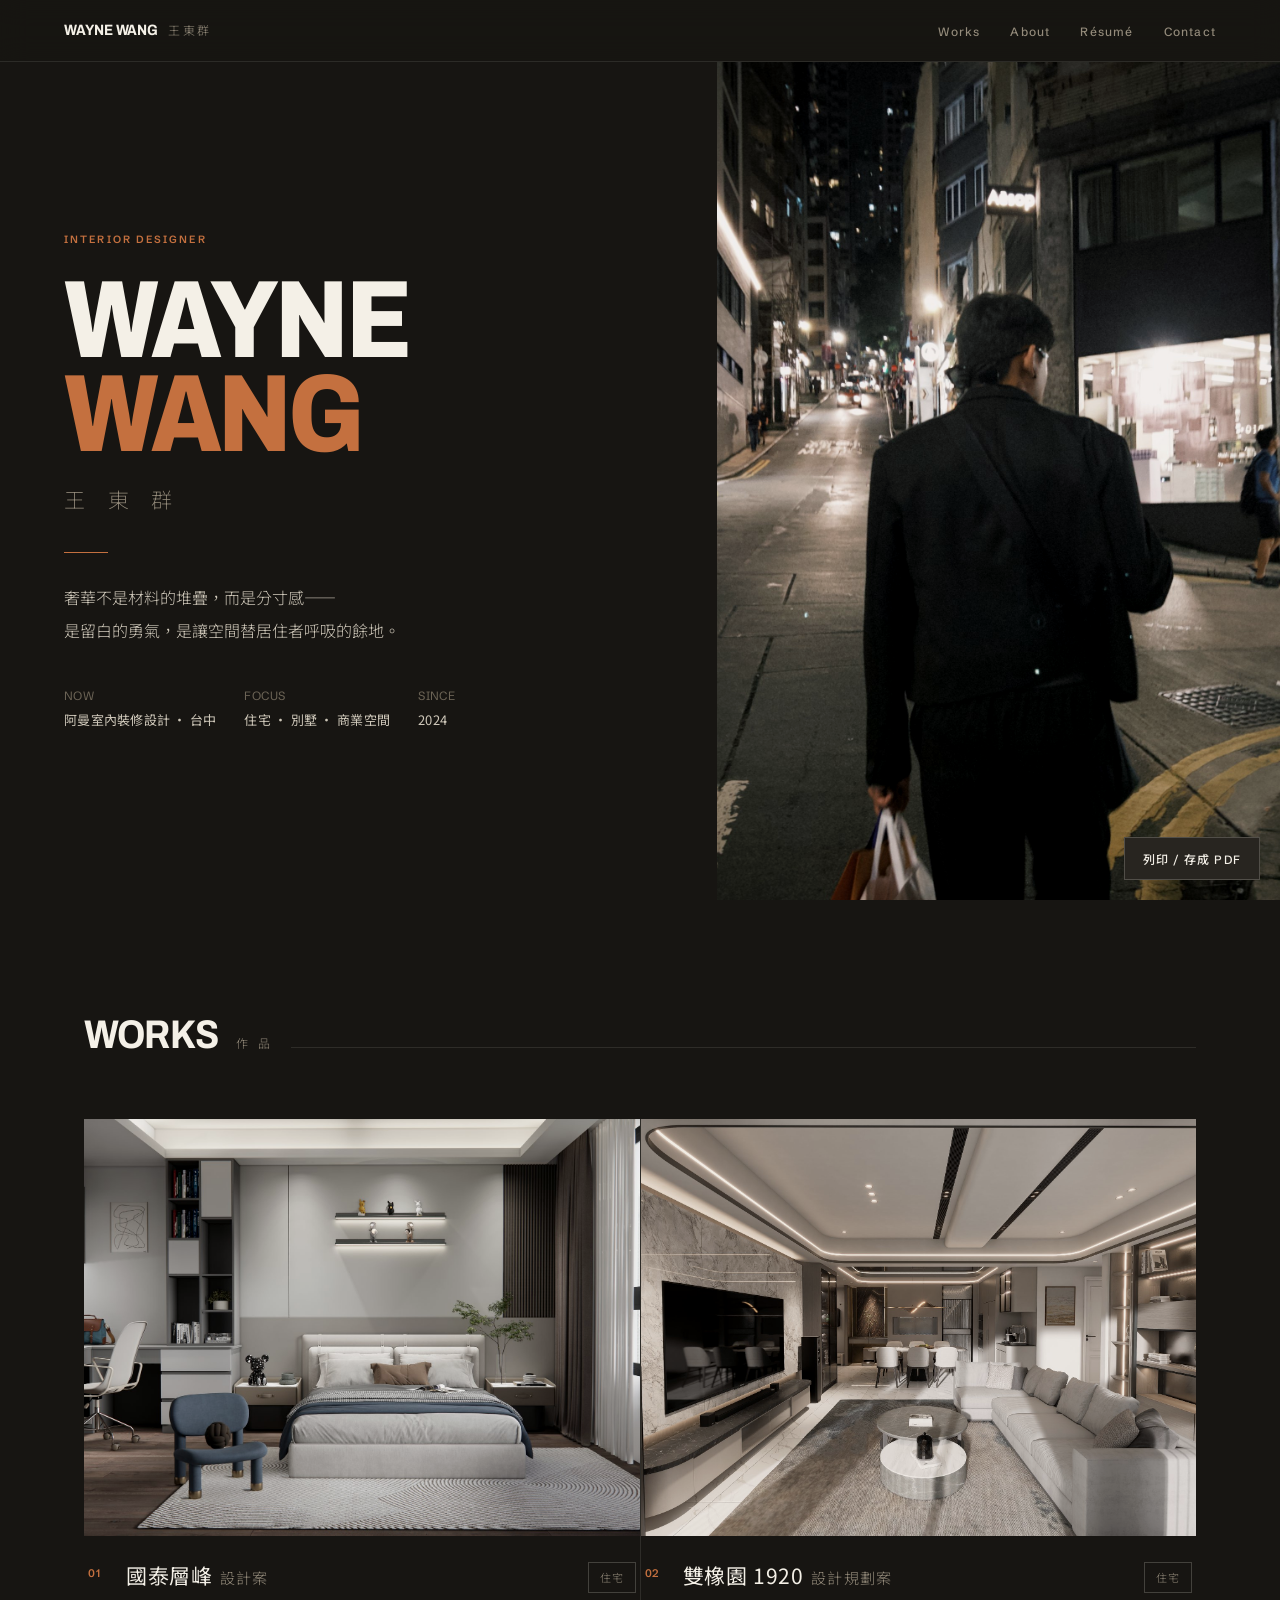
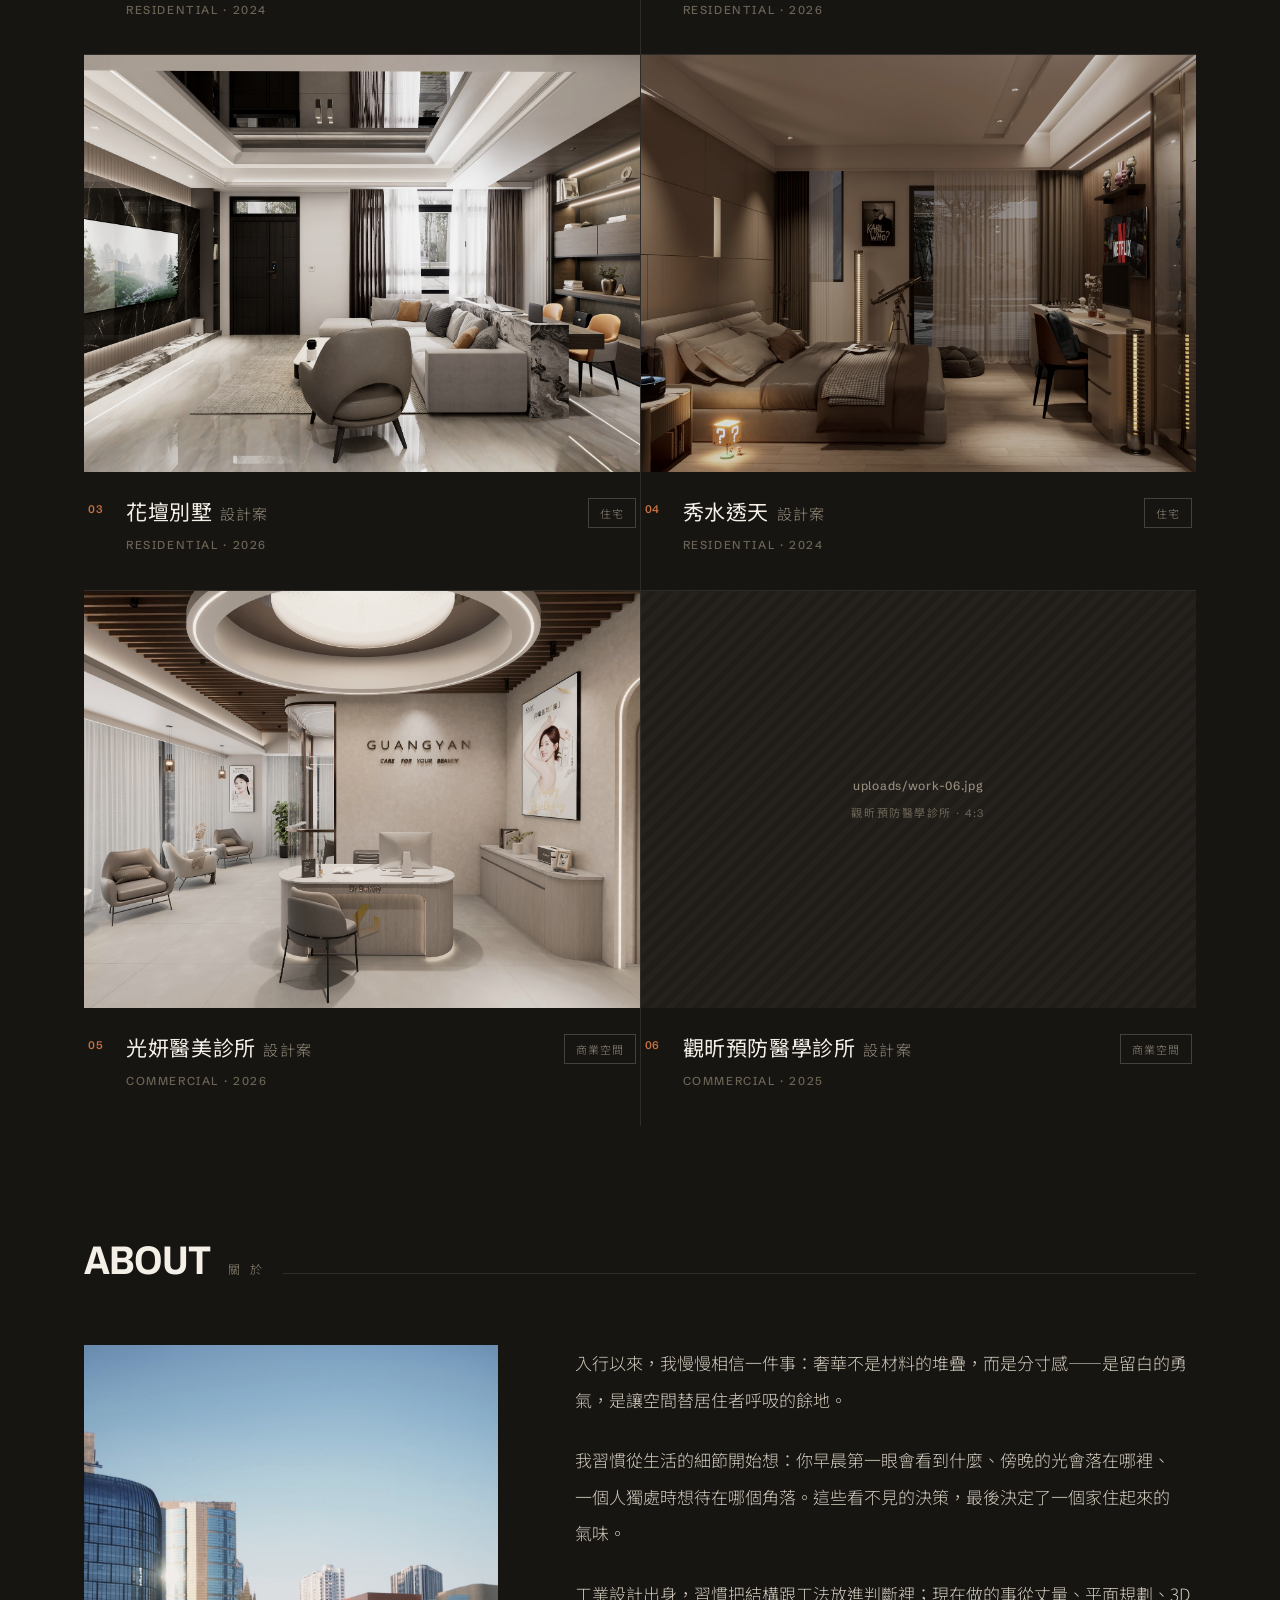
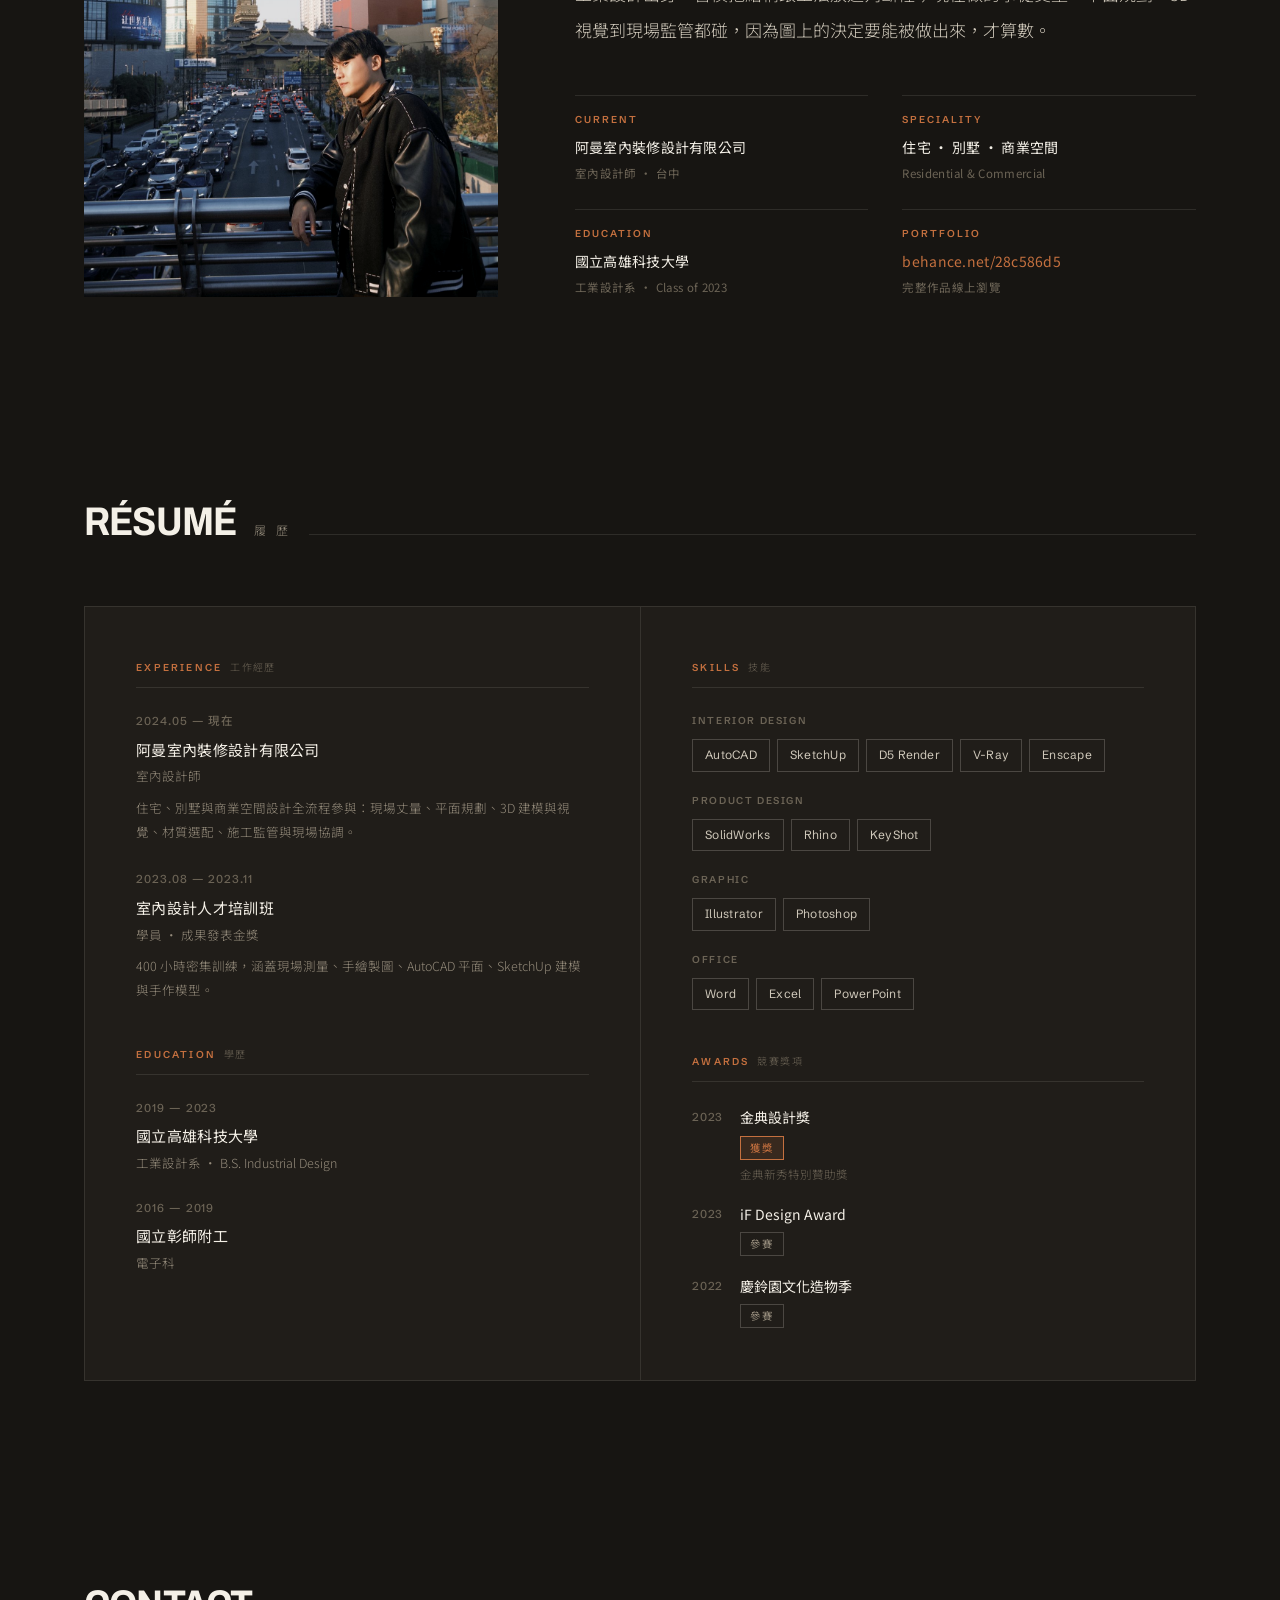
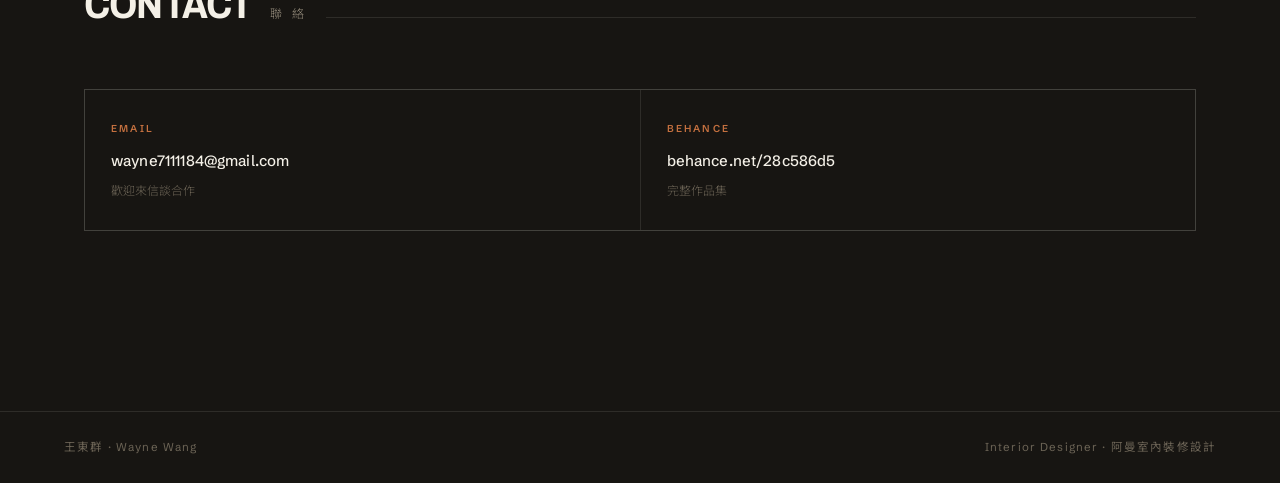
==== index.html @ 21a8a244 "feat: 個人作品集網站（暗色 RWD，可列印 A4） Co-Authored-By: Claude Opus 5 <noreply@anthropic.com>" ====
<!DOCTYPE html>
<html lang="zh-TW">
<head>
<meta charset="UTF-8">
<meta name="viewport" content="width=device-width, initial-scale=1.0">
<title>王東群 Wayne Wang — 室內設計師</title>
<meta name="description" content="王東群 Wayne Wang，室內設計師，現職阿曼室內裝修設計（台中）。住宅、別墅與商業空間設計，從現場丈量、平面規劃、3D 視覺到施工監管全流程參與。">
<meta name="author" content="王東群 Wayne Wang">
<link rel="canonical" href="https://wayne7111184-create.github.io/">
<link rel="icon" href="data:image/svg+xml,%3Csvg xmlns='http://www.w3.org/2000/svg' viewBox='0 0 32 32'%3E%3Crect width='32' height='32' fill='%23171512'/%3E%3Ctext x='16' y='23' font-family='Helvetica,Arial' font-size='19' font-weight='700' fill='%23C4703F' text-anchor='middle'%3EW%3C/text%3E%3C/svg%3E">
<meta property="og:type" content="website">
<meta property="og:url" content="https://wayne7111184-create.github.io/">
<meta property="og:title" content="王東群 Wayne Wang — 室內設計師">
<meta property="og:description" content="王東群 Wayne Wang，室內設計師，現職阿曼室內裝修設計（台中）。住宅、別墅與商業空間設計，從現場丈量、平面規劃、3D 視覺到施工監管全流程參與。">
<meta property="og:image" content="https://wayne7111184-create.github.io/uploads/work-03.jpg">
<meta property="og:locale" content="zh_TW">
<meta name="twitter:card" content="summary_large_image">
<link rel="preconnect" href="https://fonts.googleapis.com">
<link rel="preconnect" href="https://fonts.gstatic.com" crossorigin>
<link href="https://fonts.googleapis.com/css2?family=Archivo:wdth,wght@75..125,400..900&family=Schibsted+Grotesk:wght@300;400;500;600;700&family=Noto+Sans+TC:wght@200;300;400;500;700&display=swap" rel="stylesheet">
<style>
/* ══════════════ RESET ══════════════ */
*,*::before,*::after{ box-sizing:border-box; margin:0; padding:0; }
html{ scroll-behavior:smooth; }
img{ max-width:100%; display:block; }

/* ══════════════ TOKENS ══════════════ */
:root{
  --bg:      #171512;
  --surface: #201D19;
  --surface2:#282520;
  --t1:      #F4F0E7;
  --t2:      #CFC8BA;
  --t3:      #948B7B;
  --t4:      #6C6456;
  --ac:      #C4703F;
  --ac-soft: rgba(196,112,63,0.14);
  --bd:      rgba(244,240,231,0.10);
  --bd2:     rgba(244,240,231,0.20);

  --disp:   'Archivo', 'Helvetica Neue', sans-serif;
  --sans:   'Schibsted Grotesk', 'Noto Sans TC', -apple-system, sans-serif;
  --zh:     'Noto Sans TC', 'Microsoft JhengHei', sans-serif;
}

body{
  background:var(--bg); color:var(--t2);
  font-family:var(--sans); font-size:16px; line-height:1.7;
  -webkit-font-smoothing:antialiased;
  text-wrap:pretty;
}

/* ══════════════ 共用 ══════════════ */
.container{ max-width:1240px; margin:0 auto; padding:0 clamp(22px,5vw,72px); }
.sec{ padding-top:clamp(78px,9vw,130px); padding-bottom:clamp(60px,7vw,100px); }

.eyebrow{
  font-family:var(--sans); font-size:10.5px; font-weight:600;
  letter-spacing:.2em; text-transform:uppercase; color:var(--ac);
}
.sec-head{ display:flex; align-items:baseline; gap:18px; margin-bottom:clamp(38px,5vw,64px); }
.sec-head h2{
  font-family:var(--disp); font-weight:700; font-variation-settings:'wdth' 88;
  font-size:clamp(26px,3.4vw,40px); text-transform:uppercase;
  color:var(--t1); line-height:1; letter-spacing:-.02em;
}
.sec-head .zh{ font-family:var(--zh); font-size:12px; font-weight:300; letter-spacing:.28em; color:var(--t3); }
.sec-head .ln{ flex:1; height:1px; background:var(--bd); }

/* 圖片欄位：圖檔放進去就顯示，沒放就看到提示 */
.slot{ position:relative; background:var(--surface); overflow:hidden; }
.slot img{ width:100%; height:100%; object-fit:cover; position:relative; z-index:1;
  filter:grayscale(18%) brightness(.94) contrast(1.04); transition:transform .8s cubic-bezier(.22,.61,.36,1), filter .5s; }
.slot .hint{
  position:absolute; inset:0; z-index:0;
  display:flex; flex-direction:column; align-items:center; justify-content:center; gap:8px;
  font-size:11px; letter-spacing:.14em; text-transform:uppercase; color:var(--t4);
  background:
    repeating-linear-gradient(135deg, rgba(255,255,255,.02) 0 6px, transparent 6px 12px);
  text-align:center; padding:16px;
}
.slot .hint b{ font-weight:500; color:var(--t3); letter-spacing:.06em; text-transform:none; font-size:12px; }

/* ══════════════ NAV ══════════════ */
.nav{
  position:fixed; top:0; left:0; right:0; z-index:100; height:62px;
  display:flex; align-items:center; padding:0 clamp(22px,5vw,72px);
  background:rgba(23,21,18,.86); backdrop-filter:blur(14px); -webkit-backdrop-filter:blur(14px);
  border-bottom:1px solid var(--bd);
}
.nav a{ text-decoration:none; }
.nav .brand{
  flex:1; font-family:var(--disp); font-weight:700; font-variation-settings:'wdth' 88;
  font-size:15px; text-transform:uppercase; letter-spacing:-.005em; color:var(--t1);
}
.nav .brand span{ font-family:var(--zh); font-size:12px; font-weight:300; letter-spacing:.2em; color:var(--t3); margin-left:10px; }
.nav ul{ display:flex; gap:30px; list-style:none; }
.nav ul a{ font-size:12px; font-weight:500; letter-spacing:.1em; color:var(--t3); transition:color .2s; }
.nav ul a:hover{ color:var(--t1); }

/* ══════════════ HERO ══════════════ */
.hero{ min-height:100vh; padding-top:62px; display:grid; grid-template-columns:56fr 44fr; }
.hero-txt{ display:flex; flex-direction:column; justify-content:center; padding:clamp(56px,7vw,96px) clamp(22px,5vw,72px); }
.hero-name{
  font-family:var(--disp); font-weight:800; font-variation-settings:'wdth' 84;
  font-size:clamp(58px,8.6vw,126px); text-transform:uppercase;
  line-height:.86; color:var(--t1); letter-spacing:-.035em; margin-top:24px;
}
.hero-name i{ font-style:normal; color:var(--ac); }
.hero-zh{ font-family:var(--zh); font-size:clamp(16px,1.8vw,21px); font-weight:200; letter-spacing:.42em; color:var(--t3); margin-top:20px; }
.hero-line{ width:44px; height:1px; background:var(--ac); margin:34px 0 28px; }
.hero-bio{ font-family:var(--zh); font-weight:300; font-size:clamp(14px,1.5vw,16px); line-height:2.1; color:var(--t2); max-width:42ch; }
.hero-meta{ display:flex; gap:28px; margin-top:38px; flex-wrap:wrap; }
.hero-meta div{ font-size:12px; color:var(--t4); letter-spacing:.04em; }
.hero-meta b{ display:block; font-family:var(--zh); font-size:13px; font-weight:400; color:var(--t2); margin-top:3px; letter-spacing:.02em; }
.hero-photo{ position:relative; }
.hero-photo .slot{ position:absolute; inset:0; }

/* ══════════════ WORKS ══════════════ */
.works{ display:grid; grid-template-columns:1fr 1fr; gap:1px; background:var(--bd); }
.work{ background:var(--bg); text-decoration:none; color:inherit; display:block; }
.work .slot{ aspect-ratio:4/3; }
@media (hover:hover){
  .work:hover .slot img{ transform:scale(1.035); filter:grayscale(0%) brightness(1) contrast(1.04); }
}
.work:active .slot img{ filter:grayscale(0%) brightness(1) contrast(1.04); }
.work-info{ display:flex; align-items:flex-start; gap:16px; padding:22px 4px 34px; }
.work-idx{ font-size:11px; font-weight:600; color:var(--ac); letter-spacing:.08em; padding-top:6px; min-width:22px; }
.work-body{ flex:1; }
.work-title{ font-family:var(--zh); font-size:clamp(17px,1.9vw,21px); font-weight:400; color:var(--t1); letter-spacing:.03em; }
.work-title small{ font-weight:300; color:var(--t3); font-size:.72em; margin-left:.5em; letter-spacing:.08em; }
.work-meta{ font-size:11.5px; font-weight:500; letter-spacing:.14em; text-transform:uppercase; color:var(--t4); margin-top:7px; }
.work-tag{
  align-self:flex-start; font-family:var(--zh); font-size:11px; font-weight:300; color:var(--t3);
  border:1px solid var(--bd2); padding:5px 11px; letter-spacing:.08em; margin-top:4px; transition:.25s;
  white-space:nowrap;
}
@media (hover:hover){
  .work:hover .work-tag{ border-color:var(--ac); color:var(--ac); }
}

/* ══════════════ ABOUT ══════════════ */
.about{ display:grid; grid-template-columns:2fr 3fr; gap:clamp(38px,6vw,88px); align-items:start; }
.about .slot{ aspect-ratio:3/4; position:sticky; top:92px; }
.about-bio p{ font-family:var(--zh); font-weight:300; font-size:clamp(15px,1.6vw,17px); line-height:2.15; color:var(--t2); }
.about-bio p+p{ margin-top:24px; }
.kv-grid{ display:grid; grid-template-columns:1fr 1fr; gap:26px 34px; margin-top:46px; }
.kv{ border-top:1px solid var(--bd); padding-top:15px; }
.kv .k{ font-size:10px; font-weight:600; letter-spacing:.2em; text-transform:uppercase; color:var(--ac); }
.kv .v{ font-family:var(--zh); font-size:14px; font-weight:400; color:var(--t1); margin-top:8px; letter-spacing:.02em; }
.kv .s{ display:block; font-size:11.5px; font-weight:400; color:var(--t4); margin-top:4px; letter-spacing:.03em; }
.kv a{ color:var(--ac); text-decoration:none; }
.kv a:hover{ text-decoration:underline; text-underline-offset:3px; }

/* ══════════════ RÉSUMÉ ══════════════ */
.sheet{
  background:var(--surface); border:1px solid var(--bd);
  display:grid; grid-template-columns:1fr 1fr;
}
.sheet-col{ padding:clamp(30px,4vw,52px); }
.sheet-col+.sheet-col{ border-left:1px solid var(--bd); }
.r-sec{ margin-bottom:42px; }
.r-sec:last-child{ margin-bottom:0; }
.r-label{
  font-size:10px; font-weight:600; letter-spacing:.22em; text-transform:uppercase; color:var(--ac);
  border-bottom:1px solid var(--bd); padding-bottom:11px; margin-bottom:24px;
}
.r-label span{ font-family:var(--zh); font-weight:300; letter-spacing:.14em; color:var(--t4); margin-left:8px; text-transform:none; }
.exp{ margin-bottom:26px; }
.exp:last-child{ margin-bottom:0; }
.exp .when{ font-size:11.5px; font-weight:500; letter-spacing:.08em; color:var(--t4); }
.exp .org{ font-family:var(--zh); font-size:15px; font-weight:400; color:var(--t1); margin-top:5px; letter-spacing:.02em; }
.exp .role{ font-family:var(--zh); font-size:12.5px; font-weight:300; color:var(--t3); margin-top:3px; }
.exp .note{ font-family:var(--zh); font-size:12.5px; font-weight:300; line-height:1.95; color:var(--t3); margin-top:9px; }
.sk{ margin-bottom:20px; }
.sk:last-child{ margin-bottom:0; }
.sk .g{ font-size:10px; font-weight:600; letter-spacing:.16em; text-transform:uppercase; color:var(--t4); margin-bottom:10px; }
.sk .tags{ display:flex; flex-wrap:wrap; gap:7px; }
.tag{ font-size:12px; color:var(--t2); border:1px solid var(--bd2); padding:5px 12px; letter-spacing:.02em; }
.aw{ display:flex; gap:14px; margin-bottom:18px; align-items:flex-start; }
.aw:last-child{ margin-bottom:0; }
.aw .yr{ font-size:11.5px; font-weight:500; color:var(--t4); letter-spacing:.06em; padding-top:2px; min-width:34px; }
.aw .n{ font-family:var(--zh); font-size:14px; font-weight:400; color:var(--t1); }
.aw .badge{
  display:inline-block; font-family:var(--zh); font-size:10.5px; font-weight:400; letter-spacing:.1em;
  padding:2px 9px; margin-top:6px; border:1px solid var(--bd2); color:var(--t3);
}
.aw .badge.win{ background:var(--ac-soft); border-color:var(--ac); color:var(--ac); }
.aw .sub{ font-family:var(--zh); font-size:11.5px; font-weight:300; color:var(--t4); margin-top:5px; }

/* ══════════════ CONTACT ══════════════ */
.contact{ display:grid; grid-template-columns:repeat(2,1fr); gap:1px; background:var(--bd); border:1px solid var(--bd); }
.c-item{ background:var(--bg); padding:30px 26px; transition:background .3s; }
@media (hover:hover){ .c-item:hover{ background:var(--surface); } }
.c-item .k{ font-size:10px; font-weight:600; letter-spacing:.22em; text-transform:uppercase; color:var(--ac); }
.c-item .v{ display:block; font-size:15px; font-weight:500; color:var(--t1); margin-top:11px; text-decoration:none; letter-spacing:.01em; }
a.v:hover{ color:var(--ac); }
.c-item .s{ font-family:var(--zh); font-size:12px; font-weight:300; color:var(--t4); margin-top:6px; }

footer{
  border-top:1px solid var(--bd); margin-top:clamp(60px,7vw,100px);
  display:flex; justify-content:space-between; align-items:center; gap:16px; flex-wrap:wrap;
  padding:26px clamp(22px,5vw,72px);
  font-size:11.5px; letter-spacing:.1em; color:var(--t4);
}

/* 列印鈕 */
.print-btn{
  position:fixed; right:20px; bottom:20px; z-index:120;
  font-family:var(--sans); font-size:12px; font-weight:500; letter-spacing:.1em;
  background:var(--surface2); color:var(--t1); border:1px solid var(--bd2);
  padding:12px 18px; cursor:pointer; transition:.2s;
}
.print-btn:hover{ border-color:var(--ac); color:var(--ac); }
.print-btn .pb-short{ display:none; }

/* ══════════════ RWD ══════════════ */

/* 筆電 / 小螢幕桌機 */
@media screen and (max-width:1180px){
  .hero{ grid-template-columns:52fr 48fr; }
  .about{ grid-template-columns:5fr 7fr; gap:clamp(28px,4vw,56px); }
  .sheet-col{ padding:clamp(26px,3.4vw,40px); }
}

/* 平板直式 */
@media screen and (max-width:920px){
  .hero{ grid-template-columns:1fr; min-height:auto; padding-top:58px; }
  .hero-txt{ padding:clamp(44px,7vw,72px) clamp(22px,5vw,48px) clamp(34px,5vw,52px); }
  .hero-photo{ aspect-ratio:16/11; }
  .hero-photo .slot{ position:relative; height:100%; }
  .hero-bio{ max-width:52ch; }
  .about{ grid-template-columns:1fr; gap:32px; }
  .about .slot{ position:relative; top:0; max-width:300px; aspect-ratio:3/4; }
  .sheet{ grid-template-columns:1fr; }
  .sheet-col+.sheet-col{ border-left:none; border-top:1px solid var(--bd); }
  .contact{ grid-template-columns:1fr; }
}

/* 手機 */
@media screen and (max-width:640px){
  body{ font-size:15px; }
  .nav{ height:56px; padding:0 18px; }
  .nav .brand{ font-size:13px; }
  .nav .brand span{ display:none; }
  .nav ul{ gap:15px; }
  .nav ul a{ font-size:11px; letter-spacing:.06em; }
  .container{ padding:0 20px; }
  .sec{ padding-top:56px; padding-bottom:44px; }
  .sec-head{ gap:12px; margin-bottom:28px; }
  .sec-head .zh{ font-size:11px; letter-spacing:.2em; }

  .hero{ padding-top:56px; }
  .hero-txt{ padding:40px 20px 34px; }
  .hero-name{ font-size:clamp(48px,15vw,74px); margin-top:18px; }
  .hero-zh{ font-size:15px; letter-spacing:.34em; margin-top:14px; }
  .hero-line{ margin:24px 0 20px; }
  .hero-bio{ font-size:14.5px; line-height:2; }
  .hero-meta{ gap:18px 24px; margin-top:28px; }
  .hero-photo{ aspect-ratio:4/5; }

  .works{ grid-template-columns:1fr; gap:0; background:none; }
  .work{ border-bottom:1px solid var(--bd); }
  .work:last-child{ border-bottom:none; }
  .work .slot{ aspect-ratio:3/2; }
  .work-info{ padding:16px 0 26px; gap:12px; }
  .work-title{ font-size:17px; }
  .work-title small{ display:block; margin-left:0; margin-top:3px; }

  .about .slot{ max-width:100%; aspect-ratio:4/5; }
  .about-bio p{ font-size:15px; line-height:2; }
  .about-bio p+p{ margin-top:18px; }
  .kv-grid{ grid-template-columns:1fr; gap:18px; margin-top:32px; }

  .sheet-col{ padding:24px 20px; }
  .r-sec{ margin-bottom:30px; }
  .tag{ font-size:12.5px; padding:6px 12px; }   /* 觸控好按一點 */

  .c-item{ padding:22px 20px; }
  .c-item .v{ font-size:14.5px; word-break:break-word; }

  footer{ padding:22px 20px calc(22px + env(safe-area-inset-bottom)); font-size:11px; gap:8px; }
  /* 手機縮成小圓鈕，不擋作品照 */
  .print-btn{ right:14px; bottom:calc(14px + env(safe-area-inset-bottom));
    padding:0; width:46px; height:46px; border-radius:50%; font-size:11px; letter-spacing:.06em;
    background:rgba(32,29,25,.9); backdrop-filter:blur(8px); -webkit-backdrop-filter:blur(8px); }
  .print-btn .pb-long{ display:none; }
  .print-btn .pb-short{ display:inline; }
}

/* 極窄機（iPhone SE 等） */
@media screen and (max-width:380px){
  .hero-name{ font-size:44px; }
  .nav ul{ gap:11px; }
  .nav ul a{ font-size:10px; }
}

/* ══════════════ 列印：轉成米白 A4 ══════════════ */
@media print{
  @page{ size:A4; margin:14mm 15mm; }
  :root{
    --bg:#FFFFFF; --surface:#FAF7F1; --surface2:#FAF7F1;
    --t1:#1B1712; --t2:#3A342B; --t3:#6E6555; --t4:#8B8271;
    --ac:#A85A2E; --ac-soft:#F7EDE5;
    --bd:#E2DACB; --bd2:#CFC5B2;
  }
  body{ background:#fff; font-size:10.5pt; line-height:1.6; -webkit-print-color-adjust:exact; print-color-adjust:exact;
    display:flex; flex-direction:column; }
  /* 列印順序：封面頭 → 關於 → 作品 → 履歷 → 聯絡 */
  .hero{ order:1 } #about{ order:2 } #works{ order:3 } #resume{ order:4 } #contact{ order:5 } footer{ order:6 }
  .nav, .print-btn, .hero-meta{ display:none !important; }
  .container{ max-width:none; padding:0; }
  .sec{ padding:0 0 9mm; }
  .hero{ min-height:0; padding-top:0; grid-template-columns:1fr 44mm; gap:10mm;
    align-items:center; padding-bottom:8mm; border-bottom:1px solid var(--bd); margin-bottom:9mm; }
  .hero-txt{ padding:0; }
  .hero-name{ font-size:44pt; margin-top:10px; }
  .hero-zh{ font-size:12pt; margin-top:8px; }
  .hero-line{ margin:12px 0 10px; }
  .hero-bio{ font-size:10pt; line-height:1.85; max-width:60ch; }
  .hero-photo{ height:66mm; }
  .hero-photo .slot{ position:relative; height:100%; }
  .slot img{ filter:none; }
  .sec-head{ margin-bottom:6mm; }
  .sec-head h2{ font-size:19pt; }
  /* 列印時 A4 寬度約 794px，明確鎖住欄數，別掉進手機版排法 */
  .works{ grid-template-columns:1fr 1fr; gap:6mm 5mm; background:none; align-items:start; }
  .sheet{ grid-template-columns:1fr 1fr; }
  .sheet-col+.sheet-col{ border-left:1px solid var(--bd); border-top:none; }
  .contact{ grid-template-columns:repeat(2,1fr); }
  .kv-grid{ grid-template-columns:1fr 1fr; }
  .work .slot{ aspect-ratio:auto; height:44mm; }
  .work-info{ padding:6px 0 0; }
  .work-title{ font-size:11.5pt; }
  .work-meta{ font-size:8pt; margin-top:4px; }
  .work-tag{ font-size:8.5pt; padding:3px 8px; }
  .about{ grid-template-columns:62mm 1fr; gap:11mm; }
  .about .slot{ position:relative; top:0; }
  .about-bio p{ font-size:10pt; line-height:1.85; }
  .kv-grid{ margin-top:7mm; gap:5mm 8mm; }
  .sheet-col{ padding:6mm; }
  .r-sec{ margin-bottom:5mm; }
  .r-label{ padding-bottom:6px; margin-bottom:12px; }
  .exp{ margin-bottom:14px; }
  .exp .org{ font-size:11pt; }
  .exp .role, .exp .note{ font-size:9pt; }
  .exp .note{ line-height:1.7; margin-top:5px; }
  .sk{ margin-bottom:12px; }
  .tag{ font-size:9pt; padding:3px 9px; }
  .aw{ margin-bottom:11px; }
  .aw .n{ font-size:10.5pt; }
  .c-item{ padding:5mm; }
  .c-item .v{ font-size:11pt; margin-top:7px; }
  footer{ margin-top:5mm; padding:4mm 0 0; }
  .work, .about, .contact, .r-sec, .exp, .kv{ break-inside:avoid; }
  .sec-head{ break-inside:avoid; break-after:avoid; }
  #works{ break-before:page; }
  #resume{ break-before:page; }
  #contact .sec{ padding-top:4mm; }
}
</style>
</head>
<body>

<nav class="nav">
  <a href="#top" class="brand">Wayne Wang<span>王東群</span></a>
  <ul>
    <li><a href="#works">Works</a></li>
    <li><a href="#about">About</a></li>
    <li><a href="#resume">Résumé</a></li>
    <li><a href="#contact">Contact</a></li>
  </ul>
</nav>

<!-- ════════ HERO ════════ -->
<section class="hero" id="top">
  <div class="hero-txt">
    <div class="eyebrow">Interior Designer</div>
    <h1 class="hero-name">Wayne<br><i>Wang</i></h1>
    <div class="hero-zh">王 東 群</div>
    <div class="hero-line"></div>
    <p class="hero-bio">
      奢華不是材料的堆疊，而是分寸感——<br>
      是留白的勇氣，是讓空間替居住者呼吸的餘地。
    </p>
    <div class="hero-meta">
      <div>NOW<b>阿曼室內裝修設計 · 台中</b></div>
      <div>FOCUS<b>住宅 · 別墅 · 商業空間</b></div>
      <div>SINCE<b>2024</b></div>
    </div>
  </div>
  <div class="hero-photo">
    <div class="slot">
      <img src="uploads/portrait.jpg" fetchpriority="high" decoding="async" alt="王東群" onerror="imgFallback(this)">
      <div class="hint"><b>uploads/portrait.jpg</b>直式人像照 · 建議 3:4 以上</div>
    </div>
  </div>
</section>

<!-- ════════ WORKS ════════ -->
<section id="works">
  <div class="container sec" style="padding-bottom:0">
    <div class="sec-head">
      <h2>Works</h2><span class="zh">作 品</span><span class="ln"></span>
    </div>
    <div class="works">

      <a class="work" href="https://www.behance.net/28c586d5" target="_blank" rel="noopener">
        <div class="slot">
          <img src="uploads/work-01.jpg" loading="lazy" decoding="async" alt="國泰層峰" onerror="imgFallback(this)">
          <div class="hint"><b>uploads/work-01.jpg</b>國泰層峰 · 4:3</div>
        </div>
        <div class="work-info">
          <span class="work-idx">01</span>
          <div class="work-body">
            <div class="work-title">國泰層峰<small>設計案</small></div>
            <div class="work-meta">Residential · 2024</div>
          </div>
          <span class="work-tag">住宅</span>
        </div>
      </a>

      <a class="work" href="https://www.behance.net/28c586d5" target="_blank" rel="noopener">
        <div class="slot">
          <img src="uploads/work-02.jpg" loading="lazy" decoding="async" alt="雙橡園 1920" onerror="imgFallback(this)">
          <div class="hint"><b>uploads/work-02.jpg</b>雙橡園 1920 · 4:3</div>
        </div>
        <div class="work-info">
          <span class="work-idx">02</span>
          <div class="work-body">
            <div class="work-title">雙橡園 1920<small>設計規劃案</small></div>
            <div class="work-meta">Residential · 2026</div>
          </div>
          <span class="work-tag">住宅</span>
        </div>
      </a>

      <a class="work" href="https://www.behance.net/28c586d5" target="_blank" rel="noopener">
        <div class="slot">
          <img src="uploads/work-03.jpg" loading="lazy" decoding="async" alt="花壇別墅" onerror="imgFallback(this)">
          <div class="hint"><b>uploads/work-03.jpg</b>花壇別墅 · 4:3</div>
        </div>
        <div class="work-info">
          <span class="work-idx">03</span>
          <div class="work-body">
            <div class="work-title">花壇別墅<small>設計案</small></div>
            <div class="work-meta">Residential · 2026</div>
          </div>
          <span class="work-tag">住宅</span>
        </div>
      </a>

      <a class="work" href="https://www.behance.net/28c586d5" target="_blank" rel="noopener">
        <div class="slot">
          <img src="uploads/work-04.jpg" loading="lazy" decoding="async" alt="秀水透天" onerror="imgFallback(this)">
          <div class="hint"><b>uploads/work-04.jpg</b>秀水透天 · 4:3</div>
        </div>
        <div class="work-info">
          <span class="work-idx">04</span>
          <div class="work-body">
            <div class="work-title">秀水透天<small>設計案</small></div>
            <div class="work-meta">Residential · 2024</div>
          </div>
          <span class="work-tag">住宅</span>
        </div>
      </a>

      <a class="work" href="https://www.behance.net/28c586d5" target="_blank" rel="noopener">
        <div class="slot">
          <img src="uploads/work-05.jpg" loading="lazy" decoding="async" alt="光妍醫美診所" onerror="imgFallback(this)">
          <div class="hint"><b>uploads/work-05.jpg</b>光妍醫美診所 · 4:3</div>
        </div>
        <div class="work-info">
          <span class="work-idx">05</span>
          <div class="work-body">
            <div class="work-title">光妍醫美診所<small>設計案</small></div>
            <div class="work-meta">Commercial · 2026</div>
          </div>
          <span class="work-tag">商業空間</span>
        </div>
      </a>

      <a class="work" href="https://www.behance.net/28c586d5" target="_blank" rel="noopener">
        <div class="slot">
          <img src="uploads/work-06.jpg" loading="lazy" decoding="async" alt="觀昕預防醫學診所" onerror="imgFallback(this)">
          <div class="hint"><b>uploads/work-06.jpg</b>觀昕預防醫學診所 · 4:3</div>
        </div>
        <div class="work-info">
          <span class="work-idx">06</span>
          <div class="work-body">
            <div class="work-title">觀昕預防醫學診所<small>設計案</small></div>
            <div class="work-meta">Commercial · 2025</div>
          </div>
          <span class="work-tag">商業空間</span>
        </div>
      </a>

    </div>
  </div>
</section>

<!-- ════════ ABOUT ════════ -->
<section id="about">
  <div class="container sec">
    <div class="sec-head">
      <h2>About</h2><span class="zh">關 於</span><span class="ln"></span>
    </div>
    <div class="about">
      <div class="slot">
        <img src="uploads/about.jpg" loading="lazy" decoding="async" alt="王東群" onerror="imgFallback(this)">
        <div class="hint"><b>uploads/about.jpg</b>工作照或人像 · 3:4</div>
      </div>
      <div>
        <div class="about-bio">
          <p>入行以來，我慢慢相信一件事：奢華不是材料的堆疊，而是分寸感——是留白的勇氣，是讓空間替居住者呼吸的餘地。</p>
          <p>我習慣從生活的細節開始想：你早晨第一眼會看到什麼、傍晚的光會落在哪裡、一個人獨處時想待在哪個角落。這些看不見的決策，最後決定了一個家住起來的氣味。</p>
          <p>工業設計出身，習慣把結構跟工法放進判斷裡；現在做的事從丈量、平面規劃、3D 視覺到現場監管都碰，因為圖上的決定要能被做出來，才算數。</p>
        </div>
        <div class="kv-grid">
          <div class="kv">
            <div class="k">Current</div>
            <div class="v">阿曼室內裝修設計有限公司<span class="s">室內設計師 · 台中</span></div>
          </div>
          <div class="kv">
            <div class="k">Speciality</div>
            <div class="v">住宅 · 別墅 · 商業空間<span class="s">Residential &amp; Commercial</span></div>
          </div>
          <div class="kv">
            <div class="k">Education</div>
            <div class="v">國立高雄科技大學<span class="s">工業設計系 · Class of 2023</span></div>
          </div>
          <div class="kv">
            <div class="k">Portfolio</div>
            <div class="v"><a href="https://www.behance.net/28c586d5" target="_blank" rel="noopener">behance.net/28c586d5</a><span class="s">完整作品線上瀏覽</span></div>
          </div>
        </div>
      </div>
    </div>
  </div>
</section>

<!-- ════════ RÉSUMÉ ════════ -->
<section id="resume">
  <div class="container sec">
    <div class="sec-head">
      <h2>Résumé</h2><span class="zh">履 歷</span><span class="ln"></span>
    </div>
    <div class="sheet">
      <div class="sheet-col">
        <div class="r-sec">
          <div class="r-label">Experience<span>工作經歷</span></div>
          <div class="exp">
            <div class="when">2024.05 — 現在</div>
            <div class="org">阿曼室內裝修設計有限公司</div>
            <div class="role">室內設計師</div>
            <div class="note">住宅、別墅與商業空間設計全流程參與：現場丈量、平面規劃、3D 建模與視覺、材質選配、施工監管與現場協調。</div>
          </div>
          <div class="exp">
            <div class="when">2023.08 — 2023.11</div>
            <div class="org">室內設計人才培訓班</div>
            <div class="role">學員 · 成果發表金獎</div>
            <div class="note">400 小時密集訓練，涵蓋現場測量、手繪製圖、AutoCAD 平面、SketchUp 建模與手作模型。</div>
          </div>
        </div>
        <div class="r-sec">
          <div class="r-label">Education<span>學歷</span></div>
          <div class="exp">
            <div class="when">2019 — 2023</div>
            <div class="org">國立高雄科技大學</div>
            <div class="role">工業設計系 · B.S. Industrial Design</div>
          </div>
          <div class="exp">
            <div class="when">2016 — 2019</div>
            <div class="org">國立彰師附工</div>
            <div class="role">電子科</div>
          </div>
        </div>
      </div>

      <div class="sheet-col">
        <div class="r-sec">
          <div class="r-label">Skills<span>技能</span></div>
          <div class="sk">
            <div class="g">Interior Design</div>
            <div class="tags"><span class="tag">AutoCAD</span><span class="tag">SketchUp</span><span class="tag">D5 Render</span><span class="tag">V-Ray</span><span class="tag">Enscape</span></div>
          </div>
          <div class="sk">
            <div class="g">Product Design</div>
            <div class="tags"><span class="tag">SolidWorks</span><span class="tag">Rhino</span><span class="tag">KeyShot</span></div>
          </div>
          <div class="sk">
            <div class="g">Graphic</div>
            <div class="tags"><span class="tag">Illustrator</span><span class="tag">Photoshop</span></div>
          </div>
          <div class="sk">
            <div class="g">Office</div>
            <div class="tags"><span class="tag">Word</span><span class="tag">Excel</span><span class="tag">PowerPoint</span></div>
          </div>
        </div>
        <div class="r-sec">
          <div class="r-label">Awards<span>競賽獎項</span></div>
          <div class="aw">
            <div class="yr">2023</div>
            <div>
              <div class="n">金典設計獎</div>
              <div class="badge win">獲獎</div>
              <div class="sub">金典新秀特別贊助獎</div>
            </div>
          </div>
          <div class="aw">
            <div class="yr">2023</div>
            <div>
              <div class="n">iF Design Award</div>
              <div class="badge">參賽</div>
            </div>
          </div>
          <div class="aw">
            <div class="yr">2022</div>
            <div>
              <div class="n">慶鈴園文化造物季</div>
              <div class="badge">參賽</div>
            </div>
          </div>
        </div>
      </div>
    </div>
  </div>
</section>

<!-- ════════ CONTACT ════════ -->
<section id="contact">
  <div class="container sec">
    <div class="sec-head">
      <h2>Contact</h2><span class="zh">聯 絡</span><span class="ln"></span>
    </div>
    <div class="contact">
      <div class="c-item">
        <div class="k">Email</div>
        <a class="v" href="mailto:wayne7111184@gmail.com">wayne7111184@gmail.com</a>
        <div class="s">歡迎來信談合作</div>
      </div>
      <div class="c-item">
        <div class="k">Behance</div>
        <a class="v" href="https://www.behance.net/28c586d5" target="_blank" rel="noopener">behance.net/28c586d5</a>
        <div class="s">完整作品集</div>
      </div>
    </div>
  </div>
</section>

<footer>
  <div>王東群 · Wayne Wang</div>
  <div>Interior Designer · 阿曼室內裝修設計</div>
</footer>

<button class="print-btn" onclick="window.print()"><span class="pb-long">列印 / 存成 PDF</span><span class="pb-short">PDF</span></button>

<script>
/* 圖片副檔名自動容錯：丟 .jpg / .png / .jpeg / .webp，
   甚至 Windows 常見的 work-01.jpg.jpg 都找得到。全找不到才顯示提示框 */
function imgFallback(img){
  var exts = ['.jpg','.png','.jpeg','.webp','.JPG','.PNG','.jpg.jpg','.png.png'];
  if(!img.dataset.base){
    img.dataset.base = img.getAttribute('src').replace(/\.[a-z0-9]+$/i,'');
    img.dataset.i = '0';
  }
  var i = parseInt(img.dataset.i, 10);
  while(i < exts.length){
    var cand = img.dataset.base + exts[i];
    i++;
    if(cand !== img.getAttribute('src')){
      img.dataset.i = i;
      img.setAttribute('src', cand);
      return;
    }
  }
  img.remove();
}
</script>

</body>
</html>
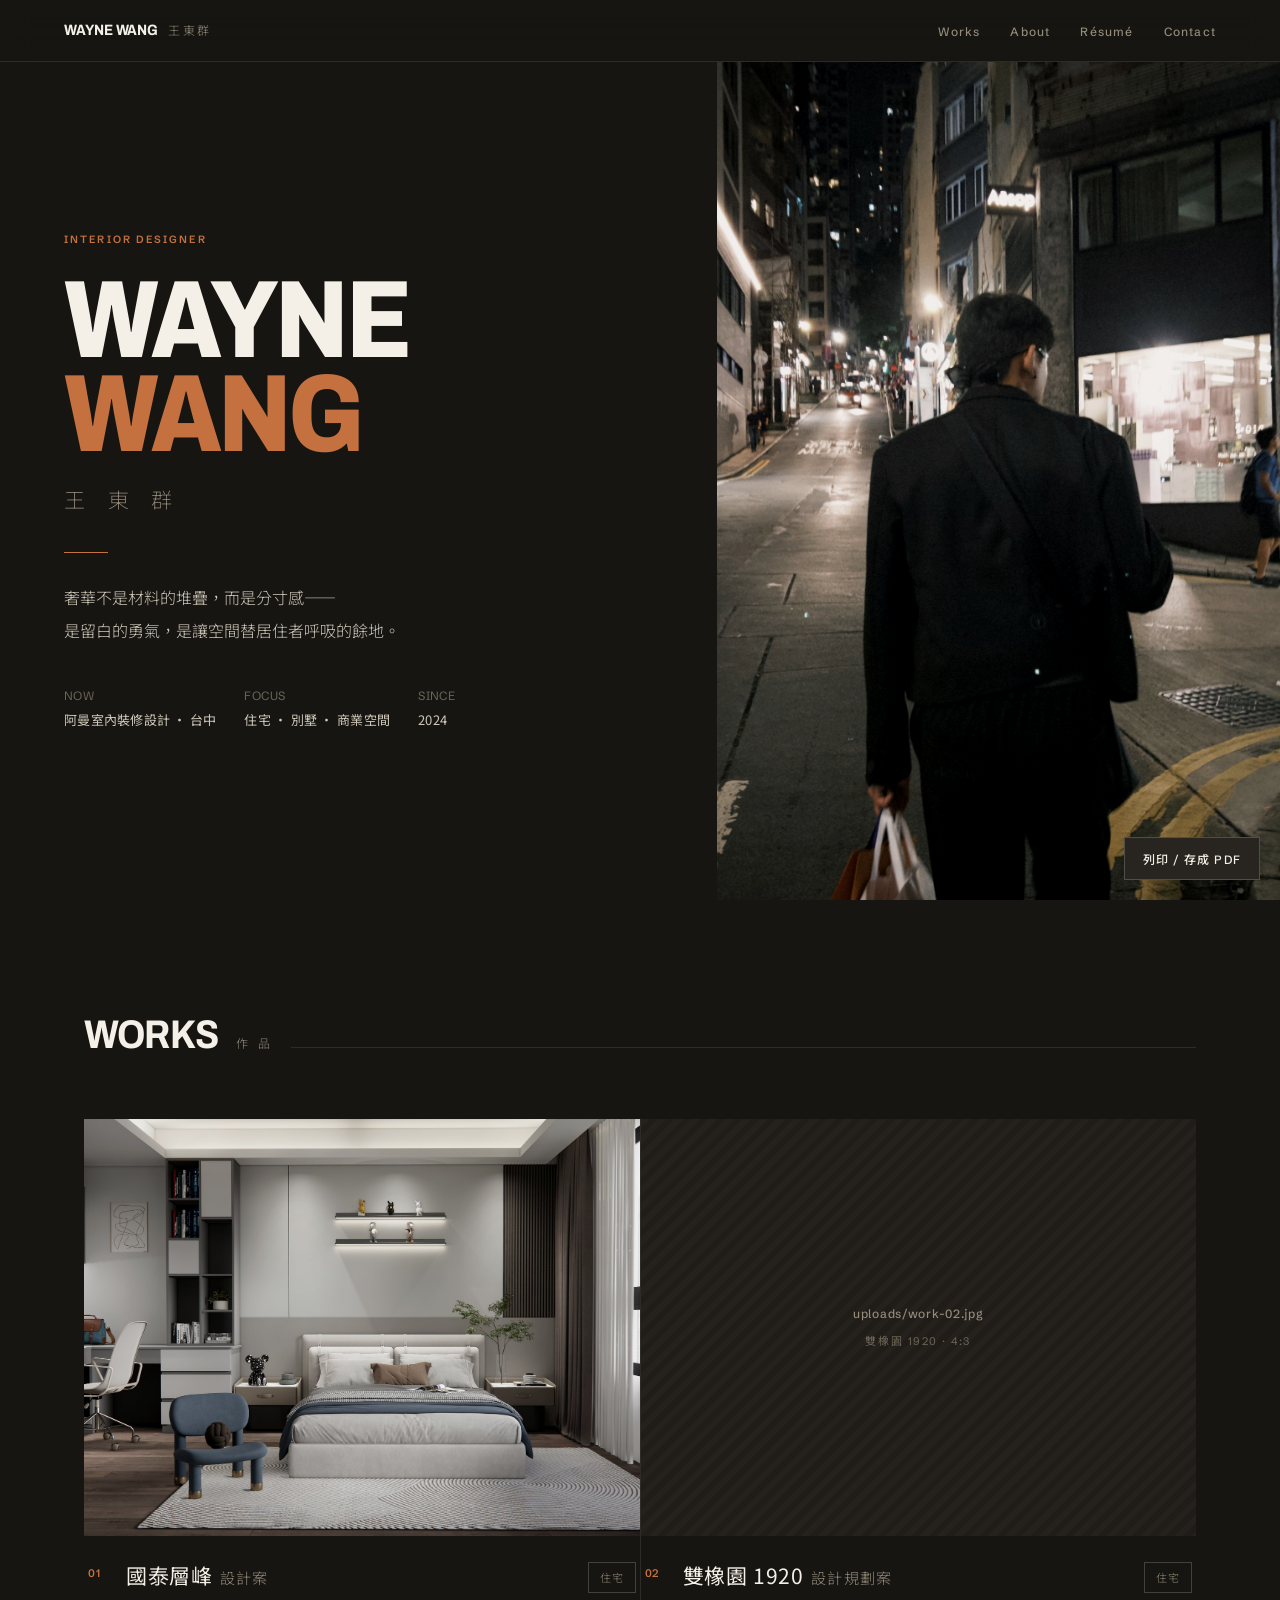
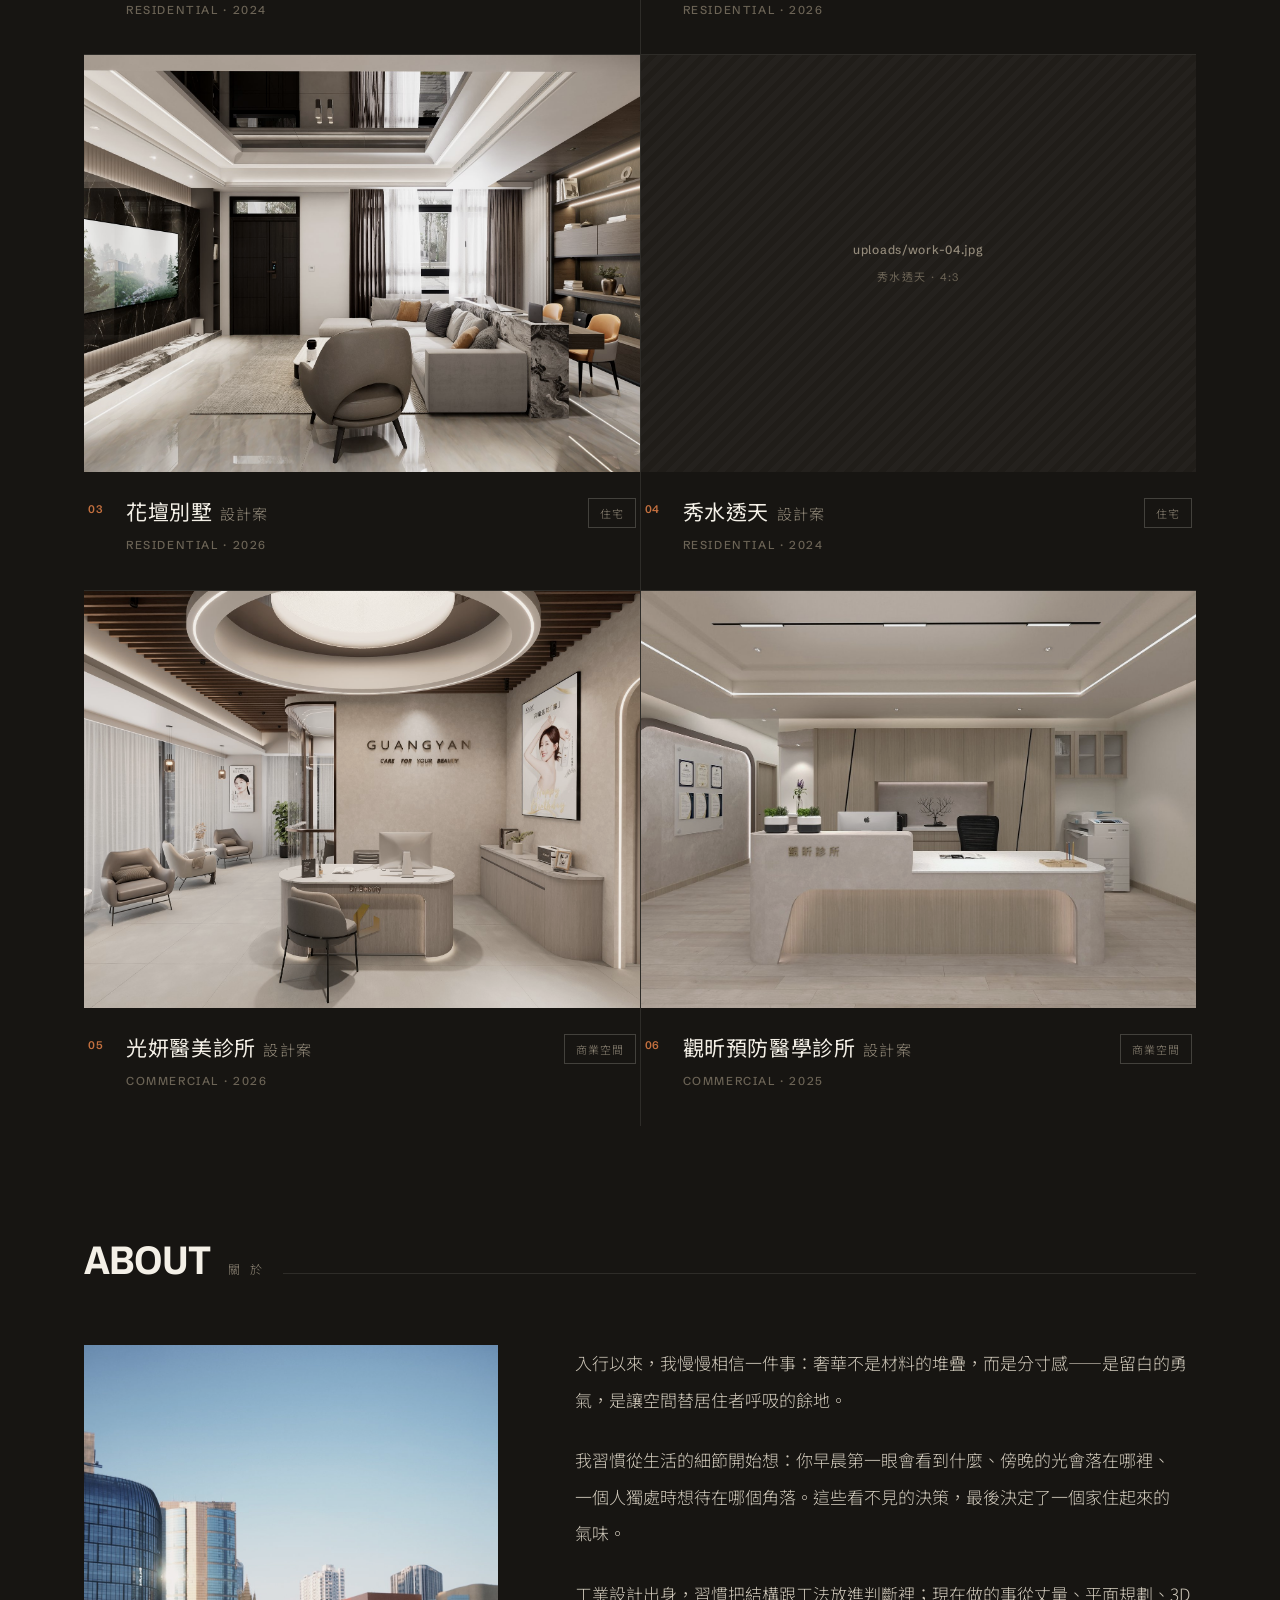
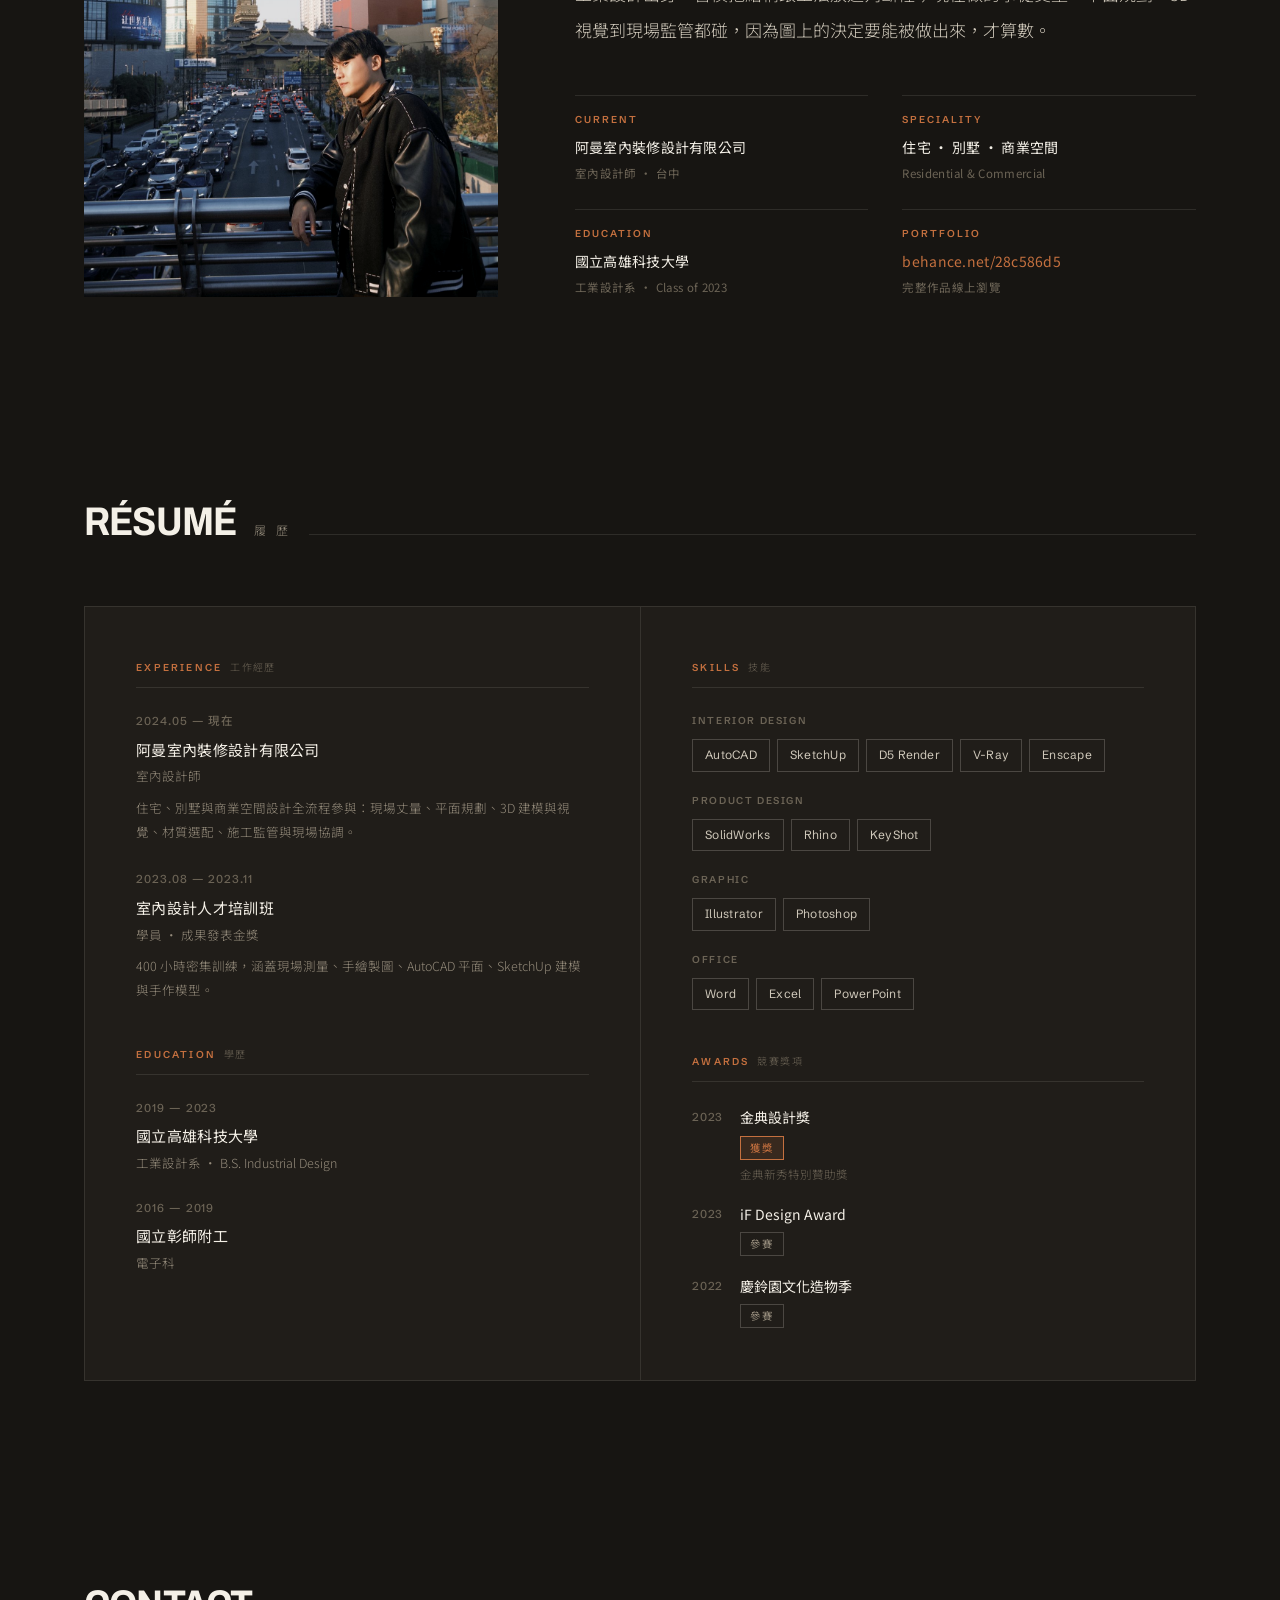
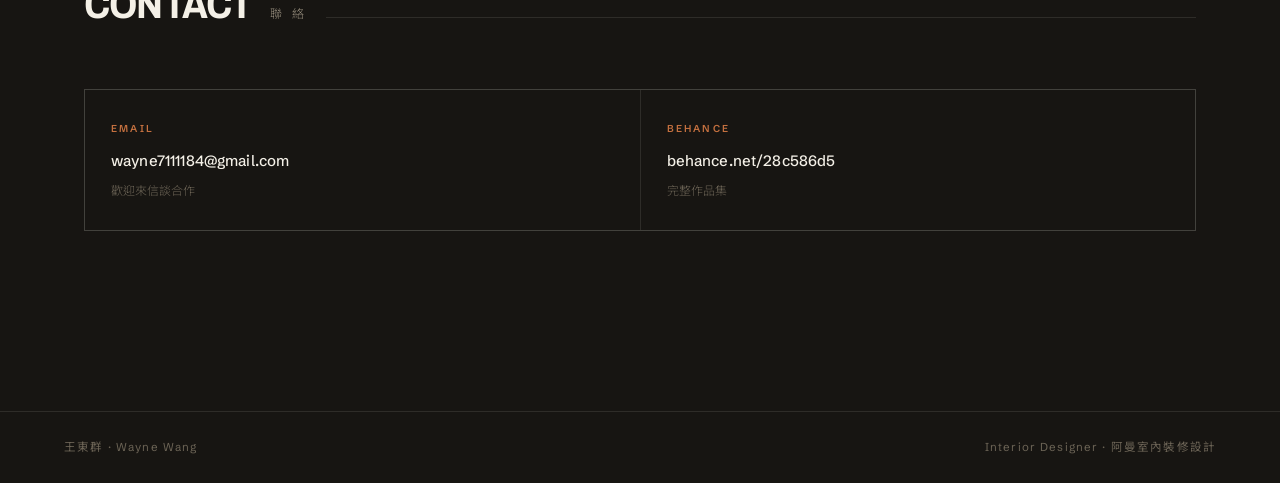
==== commit 20f3edab: "feat: 六個專案內頁 + 圖片自動壓縮與自動重建 - works/ 六頁，每頁有獨立網址與分享預覽圖 - 內容集中在 projects.json，跑 build.py 重新產生 - CSS 抽成 " ====
--- a/index.html
+++ b/index.html
@@ -18,347 +18,7 @@
 <link rel="preconnect" href="https://fonts.googleapis.com">
 <link rel="preconnect" href="https://fonts.gstatic.com" crossorigin>
 <link href="https://fonts.googleapis.com/css2?family=Archivo:wdth,wght@75..125,400..900&family=Schibsted+Grotesk:wght@300;400;500;600;700&family=Noto+Sans+TC:wght@200;300;400;500;700&display=swap" rel="stylesheet">
-<style>
-/* ══════════════ RESET ══════════════ */
-*,*::before,*::after{ box-sizing:border-box; margin:0; padding:0; }
-html{ scroll-behavior:smooth; }
-img{ max-width:100%; display:block; }
-
-/* ══════════════ TOKENS ══════════════ */
-:root{
-  --bg:      #171512;
-  --surface: #201D19;
-  --surface2:#282520;
-  --t1:      #F4F0E7;
-  --t2:      #CFC8BA;
-  --t3:      #948B7B;
-  --t4:      #6C6456;
-  --ac:      #C4703F;
-  --ac-soft: rgba(196,112,63,0.14);
-  --bd:      rgba(244,240,231,0.10);
-  --bd2:     rgba(244,240,231,0.20);
-
-  --disp:   'Archivo', 'Helvetica Neue', sans-serif;
-  --sans:   'Schibsted Grotesk', 'Noto Sans TC', -apple-system, sans-serif;
-  --zh:     'Noto Sans TC', 'Microsoft JhengHei', sans-serif;
-}
-
-body{
-  background:var(--bg); color:var(--t2);
-  font-family:var(--sans); font-size:16px; line-height:1.7;
-  -webkit-font-smoothing:antialiased;
-  text-wrap:pretty;
-}
-
-/* ══════════════ 共用 ══════════════ */
-.container{ max-width:1240px; margin:0 auto; padding:0 clamp(22px,5vw,72px); }
-.sec{ padding-top:clamp(78px,9vw,130px); padding-bottom:clamp(60px,7vw,100px); }
-
-.eyebrow{
-  font-family:var(--sans); font-size:10.5px; font-weight:600;
-  letter-spacing:.2em; text-transform:uppercase; color:var(--ac);
-}
-.sec-head{ display:flex; align-items:baseline; gap:18px; margin-bottom:clamp(38px,5vw,64px); }
-.sec-head h2{
-  font-family:var(--disp); font-weight:700; font-variation-settings:'wdth' 88;
-  font-size:clamp(26px,3.4vw,40px); text-transform:uppercase;
-  color:var(--t1); line-height:1; letter-spacing:-.02em;
-}
-.sec-head .zh{ font-family:var(--zh); font-size:12px; font-weight:300; letter-spacing:.28em; color:var(--t3); }
-.sec-head .ln{ flex:1; height:1px; background:var(--bd); }
-
-/* 圖片欄位：圖檔放進去就顯示，沒放就看到提示 */
-.slot{ position:relative; background:var(--surface); overflow:hidden; }
-.slot img{ width:100%; height:100%; object-fit:cover; position:relative; z-index:1;
-  filter:grayscale(18%) brightness(.94) contrast(1.04); transition:transform .8s cubic-bezier(.22,.61,.36,1), filter .5s; }
-.slot .hint{
-  position:absolute; inset:0; z-index:0;
-  display:flex; flex-direction:column; align-items:center; justify-content:center; gap:8px;
-  font-size:11px; letter-spacing:.14em; text-transform:uppercase; color:var(--t4);
-  background:
-    repeating-linear-gradient(135deg, rgba(255,255,255,.02) 0 6px, transparent 6px 12px);
-  text-align:center; padding:16px;
-}
-.slot .hint b{ font-weight:500; color:var(--t3); letter-spacing:.06em; text-transform:none; font-size:12px; }
-
-/* ══════════════ NAV ══════════════ */
-.nav{
-  position:fixed; top:0; left:0; right:0; z-index:100; height:62px;
-  display:flex; align-items:center; padding:0 clamp(22px,5vw,72px);
-  background:rgba(23,21,18,.86); backdrop-filter:blur(14px); -webkit-backdrop-filter:blur(14px);
-  border-bottom:1px solid var(--bd);
-}
-.nav a{ text-decoration:none; }
-.nav .brand{
-  flex:1; font-family:var(--disp); font-weight:700; font-variation-settings:'wdth' 88;
-  font-size:15px; text-transform:uppercase; letter-spacing:-.005em; color:var(--t1);
-}
-.nav .brand span{ font-family:var(--zh); font-size:12px; font-weight:300; letter-spacing:.2em; color:var(--t3); margin-left:10px; }
-.nav ul{ display:flex; gap:30px; list-style:none; }
-.nav ul a{ font-size:12px; font-weight:500; letter-spacing:.1em; color:var(--t3); transition:color .2s; }
-.nav ul a:hover{ color:var(--t1); }
-
-/* ══════════════ HERO ══════════════ */
-.hero{ min-height:100vh; padding-top:62px; display:grid; grid-template-columns:56fr 44fr; }
-.hero-txt{ display:flex; flex-direction:column; justify-content:center; padding:clamp(56px,7vw,96px) clamp(22px,5vw,72px); }
-.hero-name{
-  font-family:var(--disp); font-weight:800; font-variation-settings:'wdth' 84;
-  font-size:clamp(58px,8.6vw,126px); text-transform:uppercase;
-  line-height:.86; color:var(--t1); letter-spacing:-.035em; margin-top:24px;
-}
-.hero-name i{ font-style:normal; color:var(--ac); }
-.hero-zh{ font-family:var(--zh); font-size:clamp(16px,1.8vw,21px); font-weight:200; letter-spacing:.42em; color:var(--t3); margin-top:20px; }
-.hero-line{ width:44px; height:1px; background:var(--ac); margin:34px 0 28px; }
-.hero-bio{ font-family:var(--zh); font-weight:300; font-size:clamp(14px,1.5vw,16px); line-height:2.1; color:var(--t2); max-width:42ch; }
-.hero-meta{ display:flex; gap:28px; margin-top:38px; flex-wrap:wrap; }
-.hero-meta div{ font-size:12px; color:var(--t4); letter-spacing:.04em; }
-.hero-meta b{ display:block; font-family:var(--zh); font-size:13px; font-weight:400; color:var(--t2); margin-top:3px; letter-spacing:.02em; }
-.hero-photo{ position:relative; }
-.hero-photo .slot{ position:absolute; inset:0; }
-
-/* ══════════════ WORKS ══════════════ */
-.works{ display:grid; grid-template-columns:1fr 1fr; gap:1px; background:var(--bd); }
-.work{ background:var(--bg); text-decoration:none; color:inherit; display:block; }
-.work .slot{ aspect-ratio:4/3; }
-@media (hover:hover){
-  .work:hover .slot img{ transform:scale(1.035); filter:grayscale(0%) brightness(1) contrast(1.04); }
-}
-.work:active .slot img{ filter:grayscale(0%) brightness(1) contrast(1.04); }
-.work-info{ display:flex; align-items:flex-start; gap:16px; padding:22px 4px 34px; }
-.work-idx{ font-size:11px; font-weight:600; color:var(--ac); letter-spacing:.08em; padding-top:6px; min-width:22px; }
-.work-body{ flex:1; }
-.work-title{ font-family:var(--zh); font-size:clamp(17px,1.9vw,21px); font-weight:400; color:var(--t1); letter-spacing:.03em; }
-.work-title small{ font-weight:300; color:var(--t3); font-size:.72em; margin-left:.5em; letter-spacing:.08em; }
-.work-meta{ font-size:11.5px; font-weight:500; letter-spacing:.14em; text-transform:uppercase; color:var(--t4); margin-top:7px; }
-.work-tag{
-  align-self:flex-start; font-family:var(--zh); font-size:11px; font-weight:300; color:var(--t3);
-  border:1px solid var(--bd2); padding:5px 11px; letter-spacing:.08em; margin-top:4px; transition:.25s;
-  white-space:nowrap;
-}
-@media (hover:hover){
-  .work:hover .work-tag{ border-color:var(--ac); color:var(--ac); }
-}
-
-/* ══════════════ ABOUT ══════════════ */
-.about{ display:grid; grid-template-columns:2fr 3fr; gap:clamp(38px,6vw,88px); align-items:start; }
-.about .slot{ aspect-ratio:3/4; position:sticky; top:92px; }
-.about-bio p{ font-family:var(--zh); font-weight:300; font-size:clamp(15px,1.6vw,17px); line-height:2.15; color:var(--t2); }
-.about-bio p+p{ margin-top:24px; }
-.kv-grid{ display:grid; grid-template-columns:1fr 1fr; gap:26px 34px; margin-top:46px; }
-.kv{ border-top:1px solid var(--bd); padding-top:15px; }
-.kv .k{ font-size:10px; font-weight:600; letter-spacing:.2em; text-transform:uppercase; color:var(--ac); }
-.kv .v{ font-family:var(--zh); font-size:14px; font-weight:400; color:var(--t1); margin-top:8px; letter-spacing:.02em; }
-.kv .s{ display:block; font-size:11.5px; font-weight:400; color:var(--t4); margin-top:4px; letter-spacing:.03em; }
-.kv a{ color:var(--ac); text-decoration:none; }
-.kv a:hover{ text-decoration:underline; text-underline-offset:3px; }
-
-/* ══════════════ RÉSUMÉ ══════════════ */
-.sheet{
-  background:var(--surface); border:1px solid var(--bd);
-  display:grid; grid-template-columns:1fr 1fr;
-}
-.sheet-col{ padding:clamp(30px,4vw,52px); }
-.sheet-col+.sheet-col{ border-left:1px solid var(--bd); }
-.r-sec{ margin-bottom:42px; }
-.r-sec:last-child{ margin-bottom:0; }
-.r-label{
-  font-size:10px; font-weight:600; letter-spacing:.22em; text-transform:uppercase; color:var(--ac);
-  border-bottom:1px solid var(--bd); padding-bottom:11px; margin-bottom:24px;
-}
-.r-label span{ font-family:var(--zh); font-weight:300; letter-spacing:.14em; color:var(--t4); margin-left:8px; text-transform:none; }
-.exp{ margin-bottom:26px; }
-.exp:last-child{ margin-bottom:0; }
-.exp .when{ font-size:11.5px; font-weight:500; letter-spacing:.08em; color:var(--t4); }
-.exp .org{ font-family:var(--zh); font-size:15px; font-weight:400; color:var(--t1); margin-top:5px; letter-spacing:.02em; }
-.exp .role{ font-family:var(--zh); font-size:12.5px; font-weight:300; color:var(--t3); margin-top:3px; }
-.exp .note{ font-family:var(--zh); font-size:12.5px; font-weight:300; line-height:1.95; color:var(--t3); margin-top:9px; }
-.sk{ margin-bottom:20px; }
-.sk:last-child{ margin-bottom:0; }
-.sk .g{ font-size:10px; font-weight:600; letter-spacing:.16em; text-transform:uppercase; color:var(--t4); margin-bottom:10px; }
-.sk .tags{ display:flex; flex-wrap:wrap; gap:7px; }
-.tag{ font-size:12px; color:var(--t2); border:1px solid var(--bd2); padding:5px 12px; letter-spacing:.02em; }
-.aw{ display:flex; gap:14px; margin-bottom:18px; align-items:flex-start; }
-.aw:last-child{ margin-bottom:0; }
-.aw .yr{ font-size:11.5px; font-weight:500; color:var(--t4); letter-spacing:.06em; padding-top:2px; min-width:34px; }
-.aw .n{ font-family:var(--zh); font-size:14px; font-weight:400; color:var(--t1); }
-.aw .badge{
-  display:inline-block; font-family:var(--zh); font-size:10.5px; font-weight:400; letter-spacing:.1em;
-  padding:2px 9px; margin-top:6px; border:1px solid var(--bd2); color:var(--t3);
-}
-.aw .badge.win{ background:var(--ac-soft); border-color:var(--ac); color:var(--ac); }
-.aw .sub{ font-family:var(--zh); font-size:11.5px; font-weight:300; color:var(--t4); margin-top:5px; }
-
-/* ══════════════ CONTACT ══════════════ */
-.contact{ display:grid; grid-template-columns:repeat(2,1fr); gap:1px; background:var(--bd); border:1px solid var(--bd); }
-.c-item{ background:var(--bg); padding:30px 26px; transition:background .3s; }
-@media (hover:hover){ .c-item:hover{ background:var(--surface); } }
-.c-item .k{ font-size:10px; font-weight:600; letter-spacing:.22em; text-transform:uppercase; color:var(--ac); }
-.c-item .v{ display:block; font-size:15px; font-weight:500; color:var(--t1); margin-top:11px; text-decoration:none; letter-spacing:.01em; }
-a.v:hover{ color:var(--ac); }
-.c-item .s{ font-family:var(--zh); font-size:12px; font-weight:300; color:var(--t4); margin-top:6px; }
-
-footer{
-  border-top:1px solid var(--bd); margin-top:clamp(60px,7vw,100px);
-  display:flex; justify-content:space-between; align-items:center; gap:16px; flex-wrap:wrap;
-  padding:26px clamp(22px,5vw,72px);
-  font-size:11.5px; letter-spacing:.1em; color:var(--t4);
-}
-
-/* 列印鈕 */
-.print-btn{
-  position:fixed; right:20px; bottom:20px; z-index:120;
-  font-family:var(--sans); font-size:12px; font-weight:500; letter-spacing:.1em;
-  background:var(--surface2); color:var(--t1); border:1px solid var(--bd2);
-  padding:12px 18px; cursor:pointer; transition:.2s;
-}
-.print-btn:hover{ border-color:var(--ac); color:var(--ac); }
-.print-btn .pb-short{ display:none; }
-
-/* ══════════════ RWD ══════════════ */
-
-/* 筆電 / 小螢幕桌機 */
-@media screen and (max-width:1180px){
-  .hero{ grid-template-columns:52fr 48fr; }
-  .about{ grid-template-columns:5fr 7fr; gap:clamp(28px,4vw,56px); }
-  .sheet-col{ padding:clamp(26px,3.4vw,40px); }
-}
-
-/* 平板直式 */
-@media screen and (max-width:920px){
-  .hero{ grid-template-columns:1fr; min-height:auto; padding-top:58px; }
-  .hero-txt{ padding:clamp(44px,7vw,72px) clamp(22px,5vw,48px) clamp(34px,5vw,52px); }
-  .hero-photo{ aspect-ratio:16/11; }
-  .hero-photo .slot{ position:relative; height:100%; }
-  .hero-bio{ max-width:52ch; }
-  .about{ grid-template-columns:1fr; gap:32px; }
-  .about .slot{ position:relative; top:0; max-width:300px; aspect-ratio:3/4; }
-  .sheet{ grid-template-columns:1fr; }
-  .sheet-col+.sheet-col{ border-left:none; border-top:1px solid var(--bd); }
-  .contact{ grid-template-columns:1fr; }
-}
-
-/* 手機 */
-@media screen and (max-width:640px){
-  body{ font-size:15px; }
-  .nav{ height:56px; padding:0 18px; }
-  .nav .brand{ font-size:13px; }
-  .nav .brand span{ display:none; }
-  .nav ul{ gap:15px; }
-  .nav ul a{ font-size:11px; letter-spacing:.06em; }
-  .container{ padding:0 20px; }
-  .sec{ padding-top:56px; padding-bottom:44px; }
-  .sec-head{ gap:12px; margin-bottom:28px; }
-  .sec-head .zh{ font-size:11px; letter-spacing:.2em; }
-
-  .hero{ padding-top:56px; }
-  .hero-txt{ padding:40px 20px 34px; }
-  .hero-name{ font-size:clamp(48px,15vw,74px); margin-top:18px; }
-  .hero-zh{ font-size:15px; letter-spacing:.34em; margin-top:14px; }
-  .hero-line{ margin:24px 0 20px; }
-  .hero-bio{ font-size:14.5px; line-height:2; }
-  .hero-meta{ gap:18px 24px; margin-top:28px; }
-  .hero-photo{ aspect-ratio:4/5; }
-
-  .works{ grid-template-columns:1fr; gap:0; background:none; }
-  .work{ border-bottom:1px solid var(--bd); }
-  .work:last-child{ border-bottom:none; }
-  .work .slot{ aspect-ratio:3/2; }
-  .work-info{ padding:16px 0 26px; gap:12px; }
-  .work-title{ font-size:17px; }
-  .work-title small{ display:block; margin-left:0; margin-top:3px; }
-
-  .about .slot{ max-width:100%; aspect-ratio:4/5; }
-  .about-bio p{ font-size:15px; line-height:2; }
-  .about-bio p+p{ margin-top:18px; }
-  .kv-grid{ grid-template-columns:1fr; gap:18px; margin-top:32px; }
-
-  .sheet-col{ padding:24px 20px; }
-  .r-sec{ margin-bottom:30px; }
-  .tag{ font-size:12.5px; padding:6px 12px; }   /* 觸控好按一點 */
-
-  .c-item{ padding:22px 20px; }
-  .c-item .v{ font-size:14.5px; word-break:break-word; }
-
-  footer{ padding:22px 20px calc(22px + env(safe-area-inset-bottom)); font-size:11px; gap:8px; }
-  /* 手機縮成小圓鈕，不擋作品照 */
-  .print-btn{ right:14px; bottom:calc(14px + env(safe-area-inset-bottom));
-    padding:0; width:46px; height:46px; border-radius:50%; font-size:11px; letter-spacing:.06em;
-    background:rgba(32,29,25,.9); backdrop-filter:blur(8px); -webkit-backdrop-filter:blur(8px); }
-  .print-btn .pb-long{ display:none; }
-  .print-btn .pb-short{ display:inline; }
-}
-
-/* 極窄機（iPhone SE 等） */
-@media screen and (max-width:380px){
-  .hero-name{ font-size:44px; }
-  .nav ul{ gap:11px; }
-  .nav ul a{ font-size:10px; }
-}
-
-/* ══════════════ 列印：轉成米白 A4 ══════════════ */
-@media print{
-  @page{ size:A4; margin:14mm 15mm; }
-  :root{
-    --bg:#FFFFFF; --surface:#FAF7F1; --surface2:#FAF7F1;
-    --t1:#1B1712; --t2:#3A342B; --t3:#6E6555; --t4:#8B8271;
-    --ac:#A85A2E; --ac-soft:#F7EDE5;
-    --bd:#E2DACB; --bd2:#CFC5B2;
-  }
-  body{ background:#fff; font-size:10.5pt; line-height:1.6; -webkit-print-color-adjust:exact; print-color-adjust:exact;
-    display:flex; flex-direction:column; }
-  /* 列印順序：封面頭 → 關於 → 作品 → 履歷 → 聯絡 */
-  .hero{ order:1 } #about{ order:2 } #works{ order:3 } #resume{ order:4 } #contact{ order:5 } footer{ order:6 }
-  .nav, .print-btn, .hero-meta{ display:none !important; }
-  .container{ max-width:none; padding:0; }
-  .sec{ padding:0 0 9mm; }
-  .hero{ min-height:0; padding-top:0; grid-template-columns:1fr 44mm; gap:10mm;
-    align-items:center; padding-bottom:8mm; border-bottom:1px solid var(--bd); margin-bottom:9mm; }
-  .hero-txt{ padding:0; }
-  .hero-name{ font-size:44pt; margin-top:10px; }
-  .hero-zh{ font-size:12pt; margin-top:8px; }
-  .hero-line{ margin:12px 0 10px; }
-  .hero-bio{ font-size:10pt; line-height:1.85; max-width:60ch; }
-  .hero-photo{ height:66mm; }
-  .hero-photo .slot{ position:relative; height:100%; }
-  .slot img{ filter:none; }
-  .sec-head{ margin-bottom:6mm; }
-  .sec-head h2{ font-size:19pt; }
-  /* 列印時 A4 寬度約 794px，明確鎖住欄數，別掉進手機版排法 */
-  .works{ grid-template-columns:1fr 1fr; gap:6mm 5mm; background:none; align-items:start; }
-  .sheet{ grid-template-columns:1fr 1fr; }
-  .sheet-col+.sheet-col{ border-left:1px solid var(--bd); border-top:none; }
-  .contact{ grid-template-columns:repeat(2,1fr); }
-  .kv-grid{ grid-template-columns:1fr 1fr; }
-  .work .slot{ aspect-ratio:auto; height:44mm; }
-  .work-info{ padding:6px 0 0; }
-  .work-title{ font-size:11.5pt; }
-  .work-meta{ font-size:8pt; margin-top:4px; }
-  .work-tag{ font-size:8.5pt; padding:3px 8px; }
-  .about{ grid-template-columns:62mm 1fr; gap:11mm; }
-  .about .slot{ position:relative; top:0; }
-  .about-bio p{ font-size:10pt; line-height:1.85; }
-  .kv-grid{ margin-top:7mm; gap:5mm 8mm; }
-  .sheet-col{ padding:6mm; }
-  .r-sec{ margin-bottom:5mm; }
-  .r-label{ padding-bottom:6px; margin-bottom:12px; }
-  .exp{ margin-bottom:14px; }
-  .exp .org{ font-size:11pt; }
-  .exp .role, .exp .note{ font-size:9pt; }
-  .exp .note{ line-height:1.7; margin-top:5px; }
-  .sk{ margin-bottom:12px; }
-  .tag{ font-size:9pt; padding:3px 9px; }
-  .aw{ margin-bottom:11px; }
-  .aw .n{ font-size:10.5pt; }
-  .c-item{ padding:5mm; }
-  .c-item .v{ font-size:11pt; margin-top:7px; }
-  footer{ margin-top:5mm; padding:4mm 0 0; }
-  .work, .about, .contact, .r-sec, .exp, .kv{ break-inside:avoid; }
-  .sec-head{ break-inside:avoid; break-after:avoid; }
-  #works{ break-before:page; }
-  #resume{ break-before:page; }
-  #contact .sec{ padding-top:4mm; }
-}
-</style>
+<link rel="stylesheet" href="assets/site.css">
 </head>
 <body>
 
@@ -405,7 +65,7 @@
     </div>
     <div class="works">
 
-      <a class="work" href="https://www.behance.net/28c586d5" target="_blank" rel="noopener">
+      <a class="work" href="works/guotai.html">
         <div class="slot">
           <img src="uploads/work-01.jpg" loading="lazy" decoding="async" alt="國泰層峰" onerror="imgFallback(this)">
           <div class="hint"><b>uploads/work-01.jpg</b>國泰層峰 · 4:3</div>
@@ -420,7 +80,7 @@
         </div>
       </a>
 
-      <a class="work" href="https://www.behance.net/28c586d5" target="_blank" rel="noopener">
+      <a class="work" href="works/shuangxiang-1920.html">
         <div class="slot">
           <img src="uploads/work-02.jpg" loading="lazy" decoding="async" alt="雙橡園 1920" onerror="imgFallback(this)">
           <div class="hint"><b>uploads/work-02.jpg</b>雙橡園 1920 · 4:3</div>
@@ -435,7 +95,7 @@
         </div>
       </a>
 
-      <a class="work" href="https://www.behance.net/28c586d5" target="_blank" rel="noopener">
+      <a class="work" href="works/huatan-villa.html">
         <div class="slot">
           <img src="uploads/work-03.jpg" loading="lazy" decoding="async" alt="花壇別墅" onerror="imgFallback(this)">
           <div class="hint"><b>uploads/work-03.jpg</b>花壇別墅 · 4:3</div>
@@ -450,7 +110,7 @@
         </div>
       </a>
 
-      <a class="work" href="https://www.behance.net/28c586d5" target="_blank" rel="noopener">
+      <a class="work" href="works/xiushui-house.html">
         <div class="slot">
           <img src="uploads/work-04.jpg" loading="lazy" decoding="async" alt="秀水透天" onerror="imgFallback(this)">
           <div class="hint"><b>uploads/work-04.jpg</b>秀水透天 · 4:3</div>
@@ -465,7 +125,7 @@
         </div>
       </a>
 
-      <a class="work" href="https://www.behance.net/28c586d5" target="_blank" rel="noopener">
+      <a class="work" href="works/guangyan-clinic.html">
         <div class="slot">
           <img src="uploads/work-05.jpg" loading="lazy" decoding="async" alt="光妍醫美診所" onerror="imgFallback(this)">
           <div class="hint"><b>uploads/work-05.jpg</b>光妍醫美診所 · 4:3</div>
@@ -480,7 +140,7 @@
         </div>
       </a>
 
-      <a class="work" href="https://www.behance.net/28c586d5" target="_blank" rel="noopener">
+      <a class="work" href="works/guanxin-clinic.html">
         <div class="slot">
           <img src="uploads/work-06.jpg" loading="lazy" decoding="async" alt="觀昕預防醫學診所" onerror="imgFallback(this)">
           <div class="hint"><b>uploads/work-06.jpg</b>觀昕預防醫學診所 · 4:3</div>
--- a/assets/site.css
+++ b/assets/site.css
@@ -0,0 +1,428 @@
+/* ══════════════ RESET ══════════════ */
+*,*::before,*::after{ box-sizing:border-box; margin:0; padding:0; }
+html{ scroll-behavior:smooth; }
+img{ max-width:100%; display:block; }
+
+/* ══════════════ TOKENS ══════════════ */
+:root{
+  --bg:      #171512;
+  --surface: #201D19;
+  --surface2:#282520;
+  --t1:      #F4F0E7;
+  --t2:      #CFC8BA;
+  --t3:      #948B7B;
+  --t4:      #6C6456;
+  --ac:      #C4703F;
+  --ac-soft: rgba(196,112,63,0.14);
+  --bd:      rgba(244,240,231,0.10);
+  --bd2:     rgba(244,240,231,0.20);
+
+  --disp:   'Archivo', 'Helvetica Neue', sans-serif;
+  --sans:   'Schibsted Grotesk', 'Noto Sans TC', -apple-system, sans-serif;
+  --zh:     'Noto Sans TC', 'Microsoft JhengHei', sans-serif;
+}
+
+body{
+  background:var(--bg); color:var(--t2);
+  font-family:var(--sans); font-size:16px; line-height:1.7;
+  -webkit-font-smoothing:antialiased;
+  text-wrap:pretty;
+}
+
+/* ══════════════ 共用 ══════════════ */
+.container{ max-width:1240px; margin:0 auto; padding:0 clamp(22px,5vw,72px); }
+.sec{ padding-top:clamp(78px,9vw,130px); padding-bottom:clamp(60px,7vw,100px); }
+
+.eyebrow{
+  font-family:var(--sans); font-size:10.5px; font-weight:600;
+  letter-spacing:.2em; text-transform:uppercase; color:var(--ac);
+}
+.sec-head{ display:flex; align-items:baseline; gap:18px; margin-bottom:clamp(38px,5vw,64px); }
+.sec-head h2{
+  font-family:var(--disp); font-weight:700; font-variation-settings:'wdth' 88;
+  font-size:clamp(26px,3.4vw,40px); text-transform:uppercase;
+  color:var(--t1); line-height:1; letter-spacing:-.02em;
+}
+.sec-head .zh{ font-family:var(--zh); font-size:12px; font-weight:300; letter-spacing:.28em; color:var(--t3); }
+.sec-head .ln{ flex:1; height:1px; background:var(--bd); }
+
+/* 圖片欄位：圖檔放進去就顯示，沒放就看到提示 */
+.slot{ position:relative; background:var(--surface); overflow:hidden; }
+.slot img{ width:100%; height:100%; object-fit:cover; position:relative; z-index:1;
+  filter:grayscale(18%) brightness(.94) contrast(1.04); transition:transform .8s cubic-bezier(.22,.61,.36,1), filter .5s; }
+.slot .hint{
+  position:absolute; inset:0; z-index:0;
+  display:flex; flex-direction:column; align-items:center; justify-content:center; gap:8px;
+  font-size:11px; letter-spacing:.14em; text-transform:uppercase; color:var(--t4);
+  background:
+    repeating-linear-gradient(135deg, rgba(255,255,255,.02) 0 6px, transparent 6px 12px);
+  text-align:center; padding:16px;
+}
+.slot .hint b{ font-weight:500; color:var(--t3); letter-spacing:.06em; text-transform:none; font-size:12px; }
+
+/* ══════════════ NAV ══════════════ */
+.nav{
+  position:fixed; top:0; left:0; right:0; z-index:100; height:62px;
+  display:flex; align-items:center; padding:0 clamp(22px,5vw,72px);
+  background:rgba(23,21,18,.86); backdrop-filter:blur(14px); -webkit-backdrop-filter:blur(14px);
+  border-bottom:1px solid var(--bd);
+}
+.nav a{ text-decoration:none; }
+.nav .brand{
+  flex:1; font-family:var(--disp); font-weight:700; font-variation-settings:'wdth' 88;
+  font-size:15px; text-transform:uppercase; letter-spacing:-.005em; color:var(--t1);
+}
+.nav .brand span{ font-family:var(--zh); font-size:12px; font-weight:300; letter-spacing:.2em; color:var(--t3); margin-left:10px; }
+.nav ul{ display:flex; gap:30px; list-style:none; }
+.nav ul a{ font-size:12px; font-weight:500; letter-spacing:.1em; color:var(--t3); transition:color .2s; }
+.nav ul a:hover{ color:var(--t1); }
+
+/* ══════════════ HERO ══════════════ */
+.hero{ min-height:100vh; padding-top:62px; display:grid; grid-template-columns:56fr 44fr; }
+.hero-txt{ display:flex; flex-direction:column; justify-content:center; padding:clamp(56px,7vw,96px) clamp(22px,5vw,72px); }
+.hero-name{
+  font-family:var(--disp); font-weight:800; font-variation-settings:'wdth' 84;
+  font-size:clamp(58px,8.6vw,126px); text-transform:uppercase;
+  line-height:.86; color:var(--t1); letter-spacing:-.035em; margin-top:24px;
+}
+.hero-name i{ font-style:normal; color:var(--ac); }
+.hero-zh{ font-family:var(--zh); font-size:clamp(16px,1.8vw,21px); font-weight:200; letter-spacing:.42em; color:var(--t3); margin-top:20px; }
+.hero-line{ width:44px; height:1px; background:var(--ac); margin:34px 0 28px; }
+.hero-bio{ font-family:var(--zh); font-weight:300; font-size:clamp(14px,1.5vw,16px); line-height:2.1; color:var(--t2); max-width:42ch; }
+.hero-meta{ display:flex; gap:28px; margin-top:38px; flex-wrap:wrap; }
+.hero-meta div{ font-size:12px; color:var(--t4); letter-spacing:.04em; }
+.hero-meta b{ display:block; font-family:var(--zh); font-size:13px; font-weight:400; color:var(--t2); margin-top:3px; letter-spacing:.02em; }
+.hero-photo{ position:relative; }
+.hero-photo .slot{ position:absolute; inset:0; }
+
+/* ══════════════ WORKS ══════════════ */
+.works{ display:grid; grid-template-columns:1fr 1fr; gap:1px; background:var(--bd); }
+.work{ background:var(--bg); text-decoration:none; color:inherit; display:block; }
+.work .slot{ aspect-ratio:4/3; }
+@media (hover:hover){
+  .work:hover .slot img{ transform:scale(1.035); filter:grayscale(0%) brightness(1) contrast(1.04); }
+}
+.work:active .slot img{ filter:grayscale(0%) brightness(1) contrast(1.04); }
+.work-info{ display:flex; align-items:flex-start; gap:16px; padding:22px 4px 34px; }
+.work-idx{ font-size:11px; font-weight:600; color:var(--ac); letter-spacing:.08em; padding-top:6px; min-width:22px; }
+.work-body{ flex:1; }
+.work-title{ font-family:var(--zh); font-size:clamp(17px,1.9vw,21px); font-weight:400; color:var(--t1); letter-spacing:.03em; }
+.work-title small{ font-weight:300; color:var(--t3); font-size:.72em; margin-left:.5em; letter-spacing:.08em; }
+.work-meta{ font-size:11.5px; font-weight:500; letter-spacing:.14em; text-transform:uppercase; color:var(--t4); margin-top:7px; }
+.work-tag{
+  align-self:flex-start; font-family:var(--zh); font-size:11px; font-weight:300; color:var(--t3);
+  border:1px solid var(--bd2); padding:5px 11px; letter-spacing:.08em; margin-top:4px; transition:.25s;
+  white-space:nowrap;
+}
+@media (hover:hover){
+  .work:hover .work-tag{ border-color:var(--ac); color:var(--ac); }
+}
+
+/* ══════════════ ABOUT ══════════════ */
+.about{ display:grid; grid-template-columns:2fr 3fr; gap:clamp(38px,6vw,88px); align-items:start; }
+.about .slot{ aspect-ratio:3/4; position:sticky; top:92px; }
+.about-bio p{ font-family:var(--zh); font-weight:300; font-size:clamp(15px,1.6vw,17px); line-height:2.15; color:var(--t2); }
+.about-bio p+p{ margin-top:24px; }
+.kv-grid{ display:grid; grid-template-columns:1fr 1fr; gap:26px 34px; margin-top:46px; }
+.kv{ border-top:1px solid var(--bd); padding-top:15px; }
+.kv .k{ font-size:10px; font-weight:600; letter-spacing:.2em; text-transform:uppercase; color:var(--ac); }
+.kv .v{ font-family:var(--zh); font-size:14px; font-weight:400; color:var(--t1); margin-top:8px; letter-spacing:.02em; }
+.kv .s{ display:block; font-size:11.5px; font-weight:400; color:var(--t4); margin-top:4px; letter-spacing:.03em; }
+.kv a{ color:var(--ac); text-decoration:none; }
+.kv a:hover{ text-decoration:underline; text-underline-offset:3px; }
+
+/* ══════════════ RÉSUMÉ ══════════════ */
+.sheet{
+  background:var(--surface); border:1px solid var(--bd);
+  display:grid; grid-template-columns:1fr 1fr;
+}
+.sheet-col{ padding:clamp(30px,4vw,52px); }
+.sheet-col+.sheet-col{ border-left:1px solid var(--bd); }
+.r-sec{ margin-bottom:42px; }
+.r-sec:last-child{ margin-bottom:0; }
+.r-label{
+  font-size:10px; font-weight:600; letter-spacing:.22em; text-transform:uppercase; color:var(--ac);
+  border-bottom:1px solid var(--bd); padding-bottom:11px; margin-bottom:24px;
+}
+.r-label span{ font-family:var(--zh); font-weight:300; letter-spacing:.14em; color:var(--t4); margin-left:8px; text-transform:none; }
+.exp{ margin-bottom:26px; }
+.exp:last-child{ margin-bottom:0; }
+.exp .when{ font-size:11.5px; font-weight:500; letter-spacing:.08em; color:var(--t4); }
+.exp .org{ font-family:var(--zh); font-size:15px; font-weight:400; color:var(--t1); margin-top:5px; letter-spacing:.02em; }
+.exp .role{ font-family:var(--zh); font-size:12.5px; font-weight:300; color:var(--t3); margin-top:3px; }
+.exp .note{ font-family:var(--zh); font-size:12.5px; font-weight:300; line-height:1.95; color:var(--t3); margin-top:9px; }
+.sk{ margin-bottom:20px; }
+.sk:last-child{ margin-bottom:0; }
+.sk .g{ font-size:10px; font-weight:600; letter-spacing:.16em; text-transform:uppercase; color:var(--t4); margin-bottom:10px; }
+.sk .tags{ display:flex; flex-wrap:wrap; gap:7px; }
+.tag{ font-size:12px; color:var(--t2); border:1px solid var(--bd2); padding:5px 12px; letter-spacing:.02em; }
+.aw{ display:flex; gap:14px; margin-bottom:18px; align-items:flex-start; }
+.aw:last-child{ margin-bottom:0; }
+.aw .yr{ font-size:11.5px; font-weight:500; color:var(--t4); letter-spacing:.06em; padding-top:2px; min-width:34px; }
+.aw .n{ font-family:var(--zh); font-size:14px; font-weight:400; color:var(--t1); }
+.aw .badge{
+  display:inline-block; font-family:var(--zh); font-size:10.5px; font-weight:400; letter-spacing:.1em;
+  padding:2px 9px; margin-top:6px; border:1px solid var(--bd2); color:var(--t3);
+}
+.aw .badge.win{ background:var(--ac-soft); border-color:var(--ac); color:var(--ac); }
+.aw .sub{ font-family:var(--zh); font-size:11.5px; font-weight:300; color:var(--t4); margin-top:5px; }
+
+/* ══════════════ CONTACT ══════════════ */
+.contact{ display:grid; grid-template-columns:repeat(2,1fr); gap:1px; background:var(--bd); border:1px solid var(--bd); }
+.c-item{ background:var(--bg); padding:30px 26px; transition:background .3s; }
+@media (hover:hover){ .c-item:hover{ background:var(--surface); } }
+.c-item .k{ font-size:10px; font-weight:600; letter-spacing:.22em; text-transform:uppercase; color:var(--ac); }
+.c-item .v{ display:block; font-size:15px; font-weight:500; color:var(--t1); margin-top:11px; text-decoration:none; letter-spacing:.01em; }
+a.v:hover{ color:var(--ac); }
+.c-item .s{ font-family:var(--zh); font-size:12px; font-weight:300; color:var(--t4); margin-top:6px; }
+
+footer{
+  border-top:1px solid var(--bd); margin-top:clamp(60px,7vw,100px);
+  display:flex; justify-content:space-between; align-items:center; gap:16px; flex-wrap:wrap;
+  padding:26px clamp(22px,5vw,72px);
+  font-size:11.5px; letter-spacing:.1em; color:var(--t4);
+}
+
+/* 列印鈕 */
+.print-btn{
+  position:fixed; right:20px; bottom:20px; z-index:120;
+  font-family:var(--sans); font-size:12px; font-weight:500; letter-spacing:.1em;
+  background:var(--surface2); color:var(--t1); border:1px solid var(--bd2);
+  padding:12px 18px; cursor:pointer; transition:.2s;
+}
+.print-btn:hover{ border-color:var(--ac); color:var(--ac); }
+.print-btn .pb-short{ display:none; }
+
+/* ══════════════ RWD ══════════════ */
+
+/* 筆電 / 小螢幕桌機 */
+@media screen and (max-width:1180px){
+  .hero{ grid-template-columns:52fr 48fr; }
+  .about{ grid-template-columns:5fr 7fr; gap:clamp(28px,4vw,56px); }
+  .sheet-col{ padding:clamp(26px,3.4vw,40px); }
+}
+
+/* 平板直式 */
+@media screen and (max-width:920px){
+  .hero{ grid-template-columns:1fr; min-height:auto; padding-top:58px; }
+  .hero-txt{ padding:clamp(44px,7vw,72px) clamp(22px,5vw,48px) clamp(34px,5vw,52px); }
+  .hero-photo{ aspect-ratio:16/11; }
+  .hero-photo .slot{ position:relative; height:100%; }
+  .hero-bio{ max-width:52ch; }
+  .about{ grid-template-columns:1fr; gap:32px; }
+  .about .slot{ position:relative; top:0; max-width:300px; aspect-ratio:3/4; }
+  .sheet{ grid-template-columns:1fr; }
+  .sheet-col+.sheet-col{ border-left:none; border-top:1px solid var(--bd); }
+  .contact{ grid-template-columns:1fr; }
+}
+
+/* 手機 */
+@media screen and (max-width:640px){
+  body{ font-size:15px; }
+  .nav{ height:56px; padding:0 18px; }
+  .nav .brand{ font-size:13px; }
+  .nav .brand span{ display:none; }
+  .nav ul{ gap:15px; }
+  .nav ul a{ font-size:11px; letter-spacing:.06em; }
+  .container{ padding:0 20px; }
+  .sec{ padding-top:56px; padding-bottom:44px; }
+  .sec-head{ gap:12px; margin-bottom:28px; }
+  .sec-head .zh{ font-size:11px; letter-spacing:.2em; }
+
+  .hero{ padding-top:56px; }
+  .hero-txt{ padding:40px 20px 34px; }
+  .hero-name{ font-size:clamp(48px,15vw,74px); margin-top:18px; }
+  .hero-zh{ font-size:15px; letter-spacing:.34em; margin-top:14px; }
+  .hero-line{ margin:24px 0 20px; }
+  .hero-bio{ font-size:14.5px; line-height:2; }
+  .hero-meta{ gap:18px 24px; margin-top:28px; }
+  .hero-photo{ aspect-ratio:4/5; }
+
+  .works{ grid-template-columns:1fr; gap:0; background:none; }
+  .work{ border-bottom:1px solid var(--bd); }
+  .work:last-child{ border-bottom:none; }
+  .work .slot{ aspect-ratio:3/2; }
+  .work-info{ padding:16px 0 26px; gap:12px; }
+  .work-title{ font-size:17px; }
+  .work-title small{ display:block; margin-left:0; margin-top:3px; }
+
+  .about .slot{ max-width:100%; aspect-ratio:4/5; }
+  .about-bio p{ font-size:15px; line-height:2; }
+  .about-bio p+p{ margin-top:18px; }
+  .kv-grid{ grid-template-columns:1fr; gap:18px; margin-top:32px; }
+
+  .sheet-col{ padding:24px 20px; }
+  .r-sec{ margin-bottom:30px; }
+  .tag{ font-size:12.5px; padding:6px 12px; }   /* 觸控好按一點 */
+
+  .c-item{ padding:22px 20px; }
+  .c-item .v{ font-size:14.5px; word-break:break-word; }
+
+  footer{ padding:22px 20px calc(22px + env(safe-area-inset-bottom)); font-size:11px; gap:8px; }
+  /* 手機縮成小圓鈕，不擋作品照 */
+  .print-btn{ right:14px; bottom:calc(14px + env(safe-area-inset-bottom));
+    padding:0; width:46px; height:46px; border-radius:50%; font-size:11px; letter-spacing:.06em;
+    background:rgba(32,29,25,.9); backdrop-filter:blur(8px); -webkit-backdrop-filter:blur(8px); }
+  .print-btn .pb-long{ display:none; }
+  .print-btn .pb-short{ display:inline; }
+}
+
+/* 極窄機（iPhone SE 等） */
+@media screen and (max-width:380px){
+  .hero-name{ font-size:44px; }
+  .nav ul{ gap:11px; }
+  .nav ul a{ font-size:10px; }
+}
+
+/* ══════════════ 列印：轉成米白 A4 ══════════════ */
+@media print{
+  @page{ size:A4; margin:14mm 15mm; }
+  :root{
+    --bg:#FFFFFF; --surface:#FAF7F1; --surface2:#FAF7F1;
+    --t1:#1B1712; --t2:#3A342B; --t3:#6E6555; --t4:#8B8271;
+    --ac:#A85A2E; --ac-soft:#F7EDE5;
+    --bd:#E2DACB; --bd2:#CFC5B2;
+  }
+  body{ background:#fff; font-size:10.5pt; line-height:1.6; -webkit-print-color-adjust:exact; print-color-adjust:exact;
+    display:flex; flex-direction:column; }
+  /* 列印順序：封面頭 → 關於 → 作品 → 履歷 → 聯絡 */
+  .hero{ order:1 } #about{ order:2 } #works{ order:3 } #resume{ order:4 } #contact{ order:5 } footer{ order:6 }
+  .nav, .print-btn, .hero-meta{ display:none !important; }
+  .container{ max-width:none; padding:0; }
+  .sec{ padding:0 0 9mm; }
+  .hero{ min-height:0; padding-top:0; grid-template-columns:1fr 44mm; gap:10mm;
+    align-items:center; padding-bottom:8mm; border-bottom:1px solid var(--bd); margin-bottom:9mm; }
+  .hero-txt{ padding:0; }
+  .hero-name{ font-size:44pt; margin-top:10px; }
+  .hero-zh{ font-size:12pt; margin-top:8px; }
+  .hero-line{ margin:12px 0 10px; }
+  .hero-bio{ font-size:10pt; line-height:1.85; max-width:60ch; }
+  .hero-photo{ height:66mm; }
+  .hero-photo .slot{ position:relative; height:100%; }
+  .slot img{ filter:none; }
+  .sec-head{ margin-bottom:6mm; }
+  .sec-head h2{ font-size:19pt; }
+  /* 列印時 A4 寬度約 794px，明確鎖住欄數，別掉進手機版排法 */
+  .works{ grid-template-columns:1fr 1fr; gap:6mm 5mm; background:none; align-items:start; }
+  .sheet{ grid-template-columns:1fr 1fr; }
+  .sheet-col+.sheet-col{ border-left:1px solid var(--bd); border-top:none; }
+  .contact{ grid-template-columns:repeat(2,1fr); }
+  .kv-grid{ grid-template-columns:1fr 1fr; }
+  .work .slot{ aspect-ratio:auto; height:44mm; }
+  .work-info{ padding:6px 0 0; }
+  .work-title{ font-size:11.5pt; }
+  .work-meta{ font-size:8pt; margin-top:4px; }
+  .work-tag{ font-size:8.5pt; padding:3px 8px; }
+  .about{ grid-template-columns:62mm 1fr; gap:11mm; }
+  .about .slot{ position:relative; top:0; }
+  .about-bio p{ font-size:10pt; line-height:1.85; }
+  .kv-grid{ margin-top:7mm; gap:5mm 8mm; }
+  .sheet-col{ padding:6mm; }
+  .r-sec{ margin-bottom:5mm; }
+  .r-label{ padding-bottom:6px; margin-bottom:12px; }
+  .exp{ margin-bottom:14px; }
+  .exp .org{ font-size:11pt; }
+  .exp .role, .exp .note{ font-size:9pt; }
+  .exp .note{ line-height:1.7; margin-top:5px; }
+  .sk{ margin-bottom:12px; }
+  .tag{ font-size:9pt; padding:3px 9px; }
+  .aw{ margin-bottom:11px; }
+  .aw .n{ font-size:10.5pt; }
+  .c-item{ padding:5mm; }
+  .c-item .v{ font-size:11pt; margin-top:7px; }
+  footer{ margin-top:5mm; padding:4mm 0 0; }
+  .work, .about, .contact, .r-sec, .exp, .kv{ break-inside:avoid; }
+  .sec-head{ break-inside:avoid; break-after:avoid; }
+  #works{ break-before:page; }
+  #resume{ break-before:page; }
+  #contact .sec{ padding-top:4mm; }
+}
+
+/* ══════════════════════════════════════════
+   內頁（單一專案）
+══════════════════════════════════════════ */
+.p-hero{ position:relative; padding-top:62px; }
+.p-hero .slot{ height:min(78vh,760px); }
+.p-hero .slot::after{
+  content:''; position:absolute; inset:0; z-index:2; pointer-events:none;
+  background:linear-gradient(to bottom, rgba(23,21,18,.55) 0%, rgba(23,21,18,0) 34%, rgba(23,21,18,.82) 100%);
+}
+.p-head{
+  position:absolute; left:0; right:0; bottom:0; z-index:3;
+  padding:0 clamp(22px,5vw,72px) clamp(34px,5vw,58px);
+}
+.p-head .inner{ max-width:1240px; margin:0 auto; }
+.p-no{ font-size:11px; font-weight:600; letter-spacing:.22em; color:var(--ac); }
+.p-title{
+  font-family:var(--zh); font-weight:400; color:var(--t1);
+  font-size:clamp(28px,4.6vw,54px); letter-spacing:.04em; line-height:1.15; margin-top:12px;
+}
+.p-title small{ font-weight:300; color:var(--t2); font-size:.5em; margin-left:.6em; letter-spacing:.1em; }
+.p-sub{
+  font-family:var(--disp); font-weight:600; font-variation-settings:'wdth' 90;
+  font-size:12px; letter-spacing:.2em; text-transform:uppercase; color:var(--t3); margin-top:14px;
+}
+
+/* 專案資訊 */
+.p-meta{ display:grid; grid-template-columns:repeat(auto-fit,minmax(150px,1fr)); gap:1px; background:var(--bd); border:1px solid var(--bd); }
+.p-meta > div{ background:var(--bg); padding:22px 20px; }
+.p-meta .k{ font-size:9.5px; font-weight:600; letter-spacing:.22em; text-transform:uppercase; color:var(--ac); }
+.p-meta .v{ font-family:var(--zh); font-size:14px; font-weight:400; color:var(--t1); margin-top:9px; letter-spacing:.02em; line-height:1.6; }
+
+/* 概念文字 */
+.p-body{ display:grid; grid-template-columns:minmax(0,1.15fr) minmax(0,1fr); gap:clamp(32px,5vw,80px); align-items:start; }
+.p-body p{ font-family:var(--zh); font-weight:300; font-size:clamp(15px,1.6vw,17px); line-height:2.15; color:var(--t2); }
+.p-body p+p{ margin-top:22px; }
+.p-points{ border-top:1px solid var(--bd); padding-top:20px; }
+.p-points li{ list-style:none; font-family:var(--zh); font-weight:300; font-size:14.5px; line-height:1.9; color:var(--t2);
+  padding-left:20px; position:relative; margin-bottom:14px; }
+.p-points li::before{ content:''; position:absolute; left:0; top:13px; width:9px; height:1px; background:var(--ac); }
+
+/* 圖片畫廊 */
+.gallery{ display:grid; grid-template-columns:1fr 1fr; gap:1px; background:var(--bd); }
+.g-item{ background:var(--bg); }
+.g-item .slot{ aspect-ratio:4/3; }
+.g-item:nth-child(3n+1){ grid-column:span 2; }
+.g-item:nth-child(3n+1) .slot{ aspect-ratio:16/9; }
+
+/* 上下案導覽 */
+.p-nav{ margin-top:clamp(40px,6vw,80px); display:grid; grid-template-columns:1fr 1fr; gap:1px; background:var(--bd); border-top:1px solid var(--bd); border-bottom:1px solid var(--bd); }
+.p-nav a{ background:var(--bg); padding:30px clamp(20px,3vw,40px); text-decoration:none; display:block; transition:background .3s; }
+.p-nav a.next{ text-align:right; }
+.p-nav .dir{ font-size:10px; font-weight:600; letter-spacing:.2em; text-transform:uppercase; color:var(--ac); }
+.p-nav .nm{ font-family:var(--zh); font-size:clamp(16px,2vw,21px); font-weight:400; color:var(--t1); margin-top:9px; letter-spacing:.03em; }
+@media (hover:hover){ .p-nav a:hover{ background:var(--surface); } }
+.p-back{ display:inline-block; margin-top:34px; font-size:12px; font-weight:500; letter-spacing:.12em;
+  text-transform:uppercase; color:var(--t3); text-decoration:none; border-bottom:1px solid var(--bd2); padding-bottom:3px; }
+.p-back:hover{ color:var(--ac); border-color:var(--ac); }
+
+@media screen and (max-width:920px){
+  .p-body{ grid-template-columns:1fr; gap:28px; }
+}
+@media screen and (max-width:640px){
+  .p-hero{ padding-top:56px; }
+  .p-hero .slot{ height:62vh; }
+  .p-head{ padding:0 20px 26px; }
+  .p-title{ font-size:26px; }
+  .p-title small{ display:block; margin-left:0; margin-top:6px; font-size:.62em; }
+  .p-meta{ grid-template-columns:1fr 1fr; }
+  .p-meta > div{ padding:18px 16px; }
+  .gallery{ grid-template-columns:1fr; }
+  .g-item:nth-child(3n+1){ grid-column:auto; }
+  .g-item .slot, .g-item:nth-child(3n+1) .slot{ aspect-ratio:3/2; }
+  .p-nav{ grid-template-columns:1fr; }
+  .p-nav a{ padding:22px 20px; }
+  .p-nav a.next{ text-align:left; }
+}
+
+@media print{
+  .p-hero{ padding-top:0; }
+  .p-hero .slot{ height:80mm; }
+  .p-head{ position:static; padding:6mm 0 0; }
+  .p-head .p-title{ color:var(--t1); }
+  .p-hero .slot::after{ display:none; }
+  .gallery{ grid-template-columns:1fr 1fr; gap:4mm; background:none; }
+  .g-item .slot, .g-item:nth-child(3n+1) .slot{ aspect-ratio:4/3; }
+  .g-item:nth-child(3n+1){ grid-column:span 2; }
+  .p-nav, .p-back{ display:none; }
+}
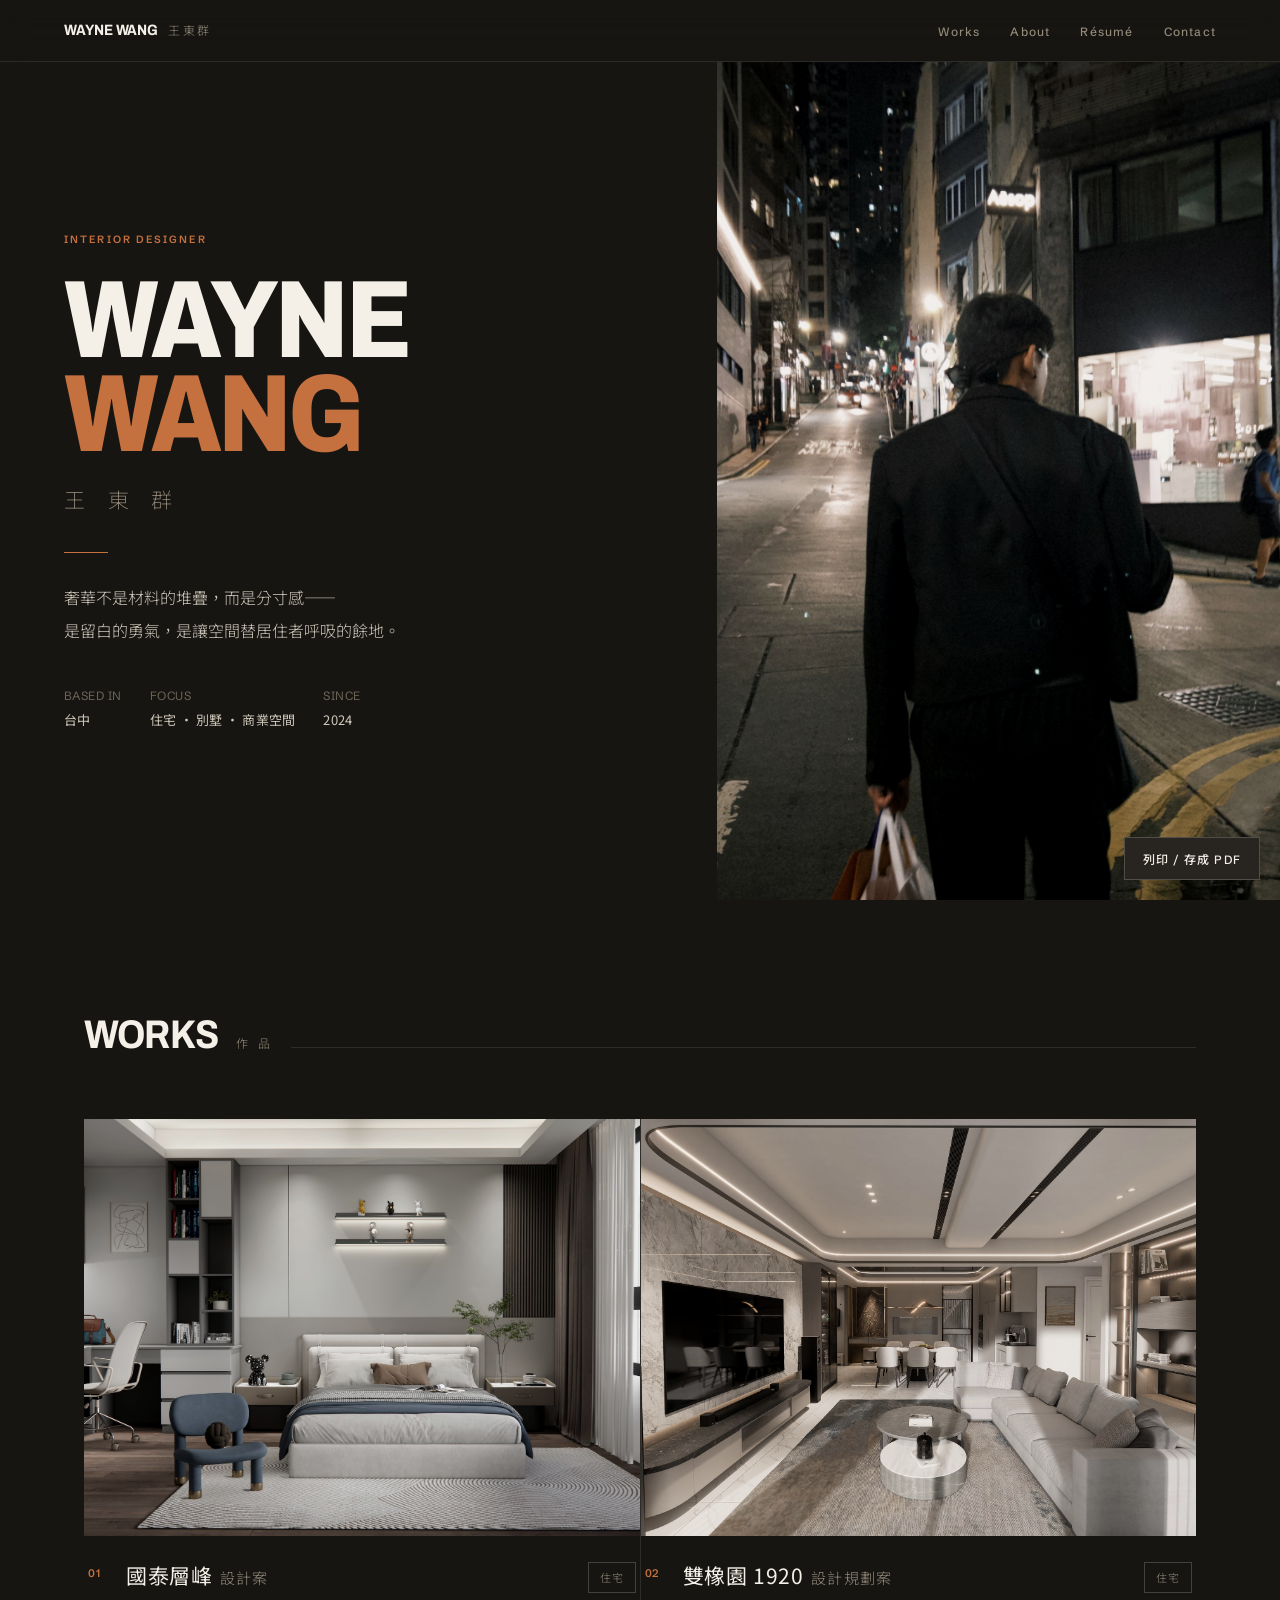
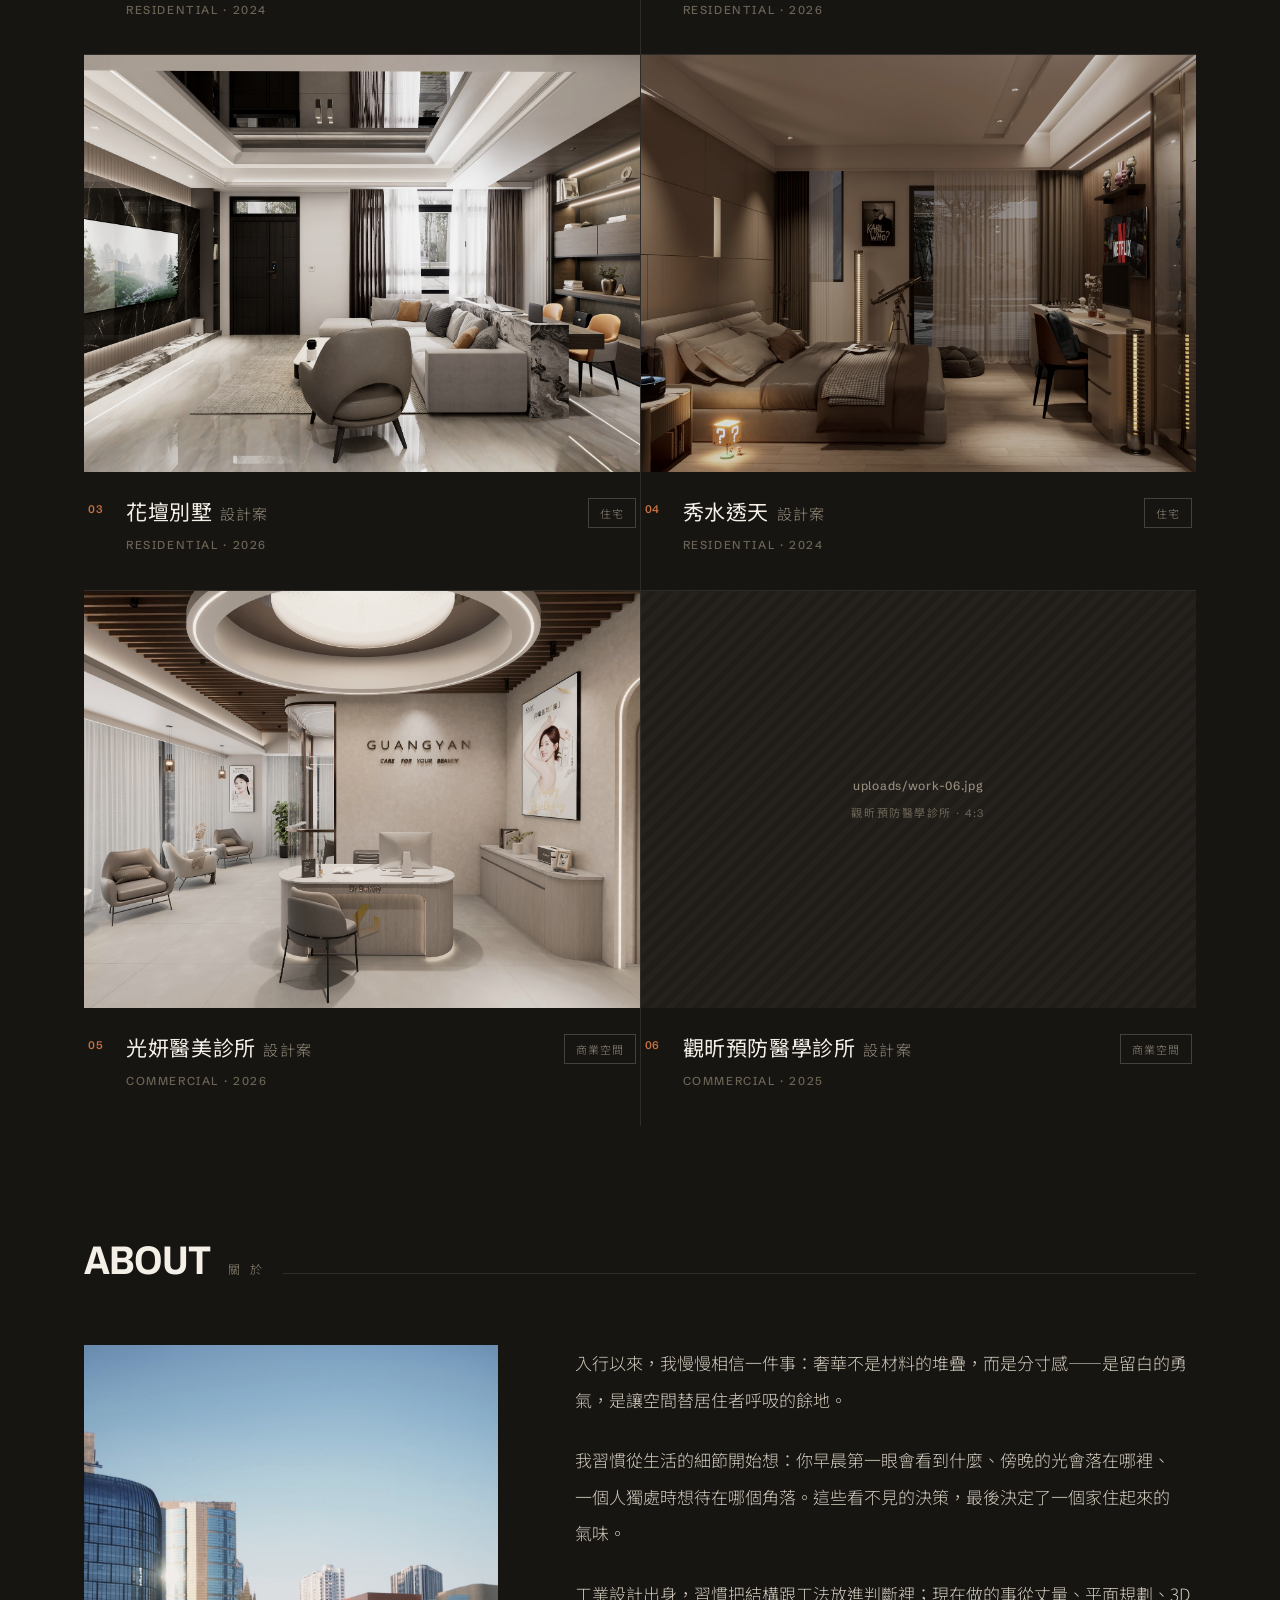
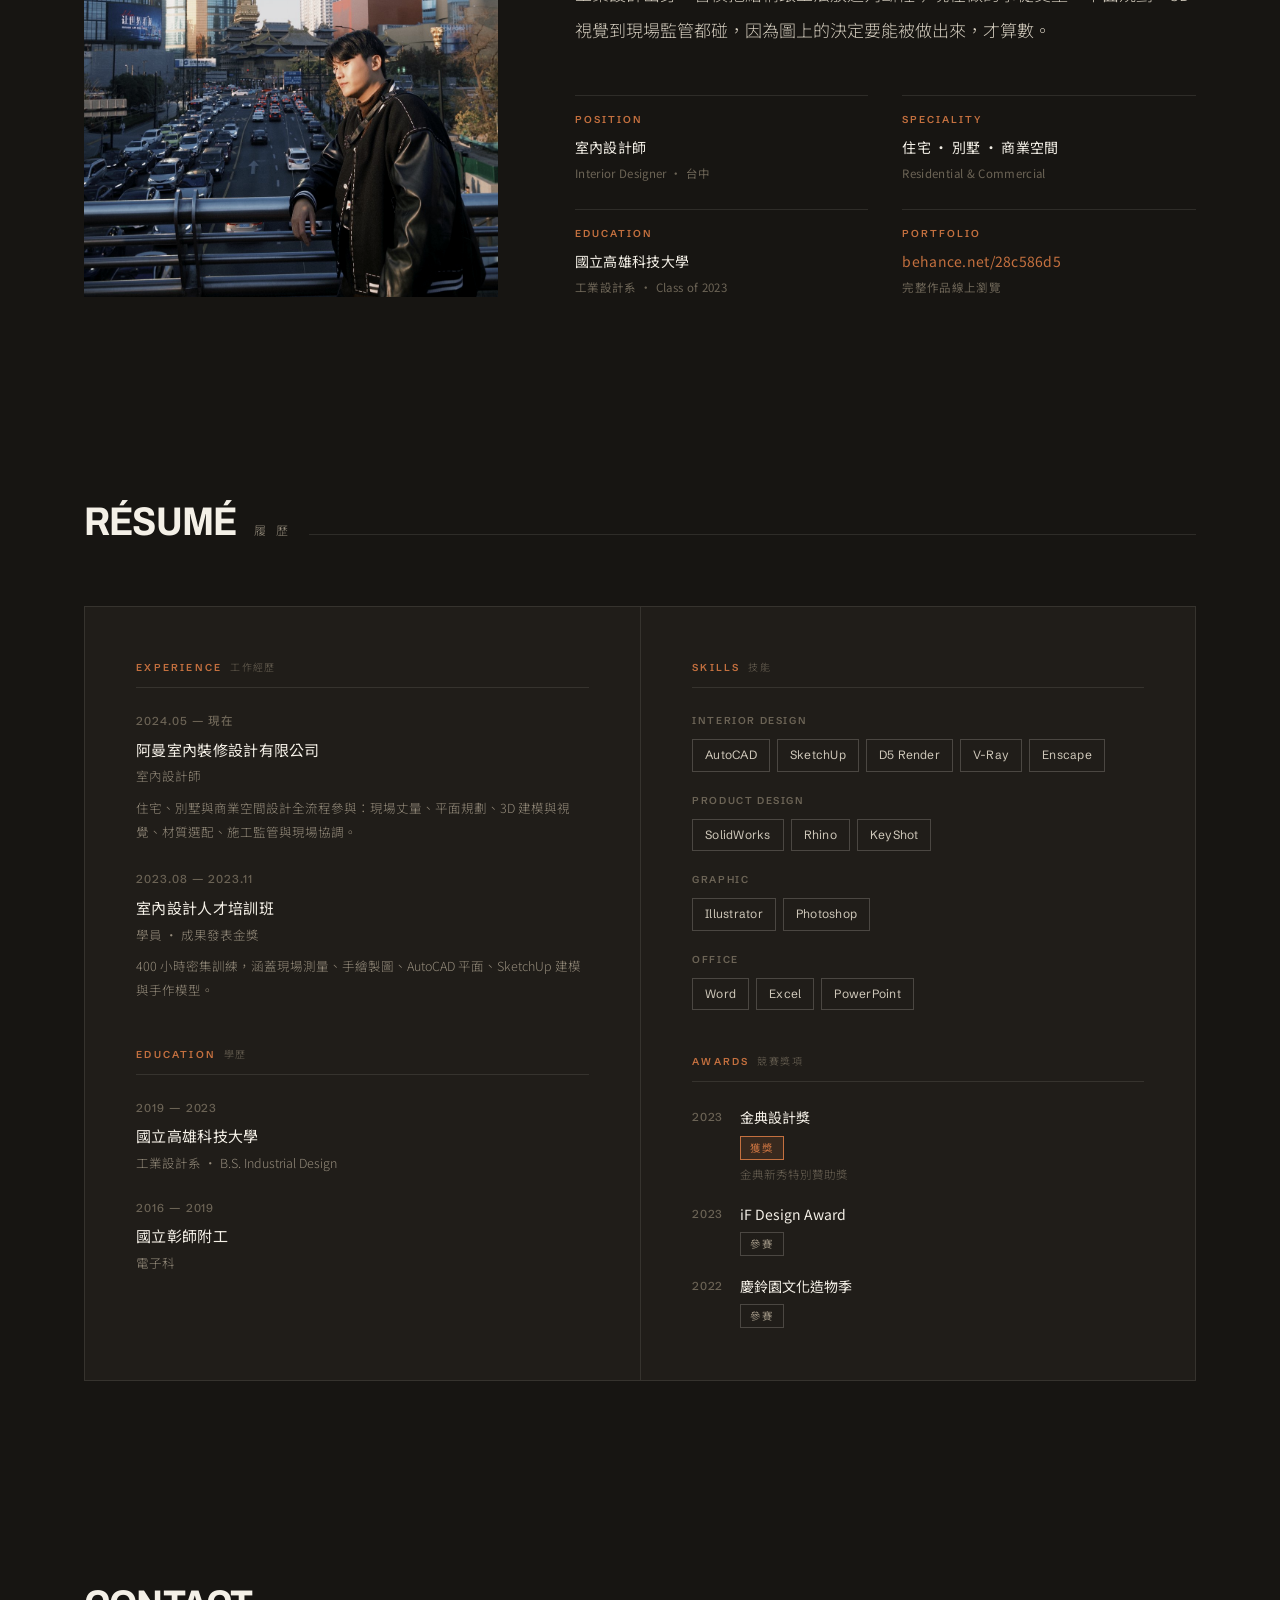
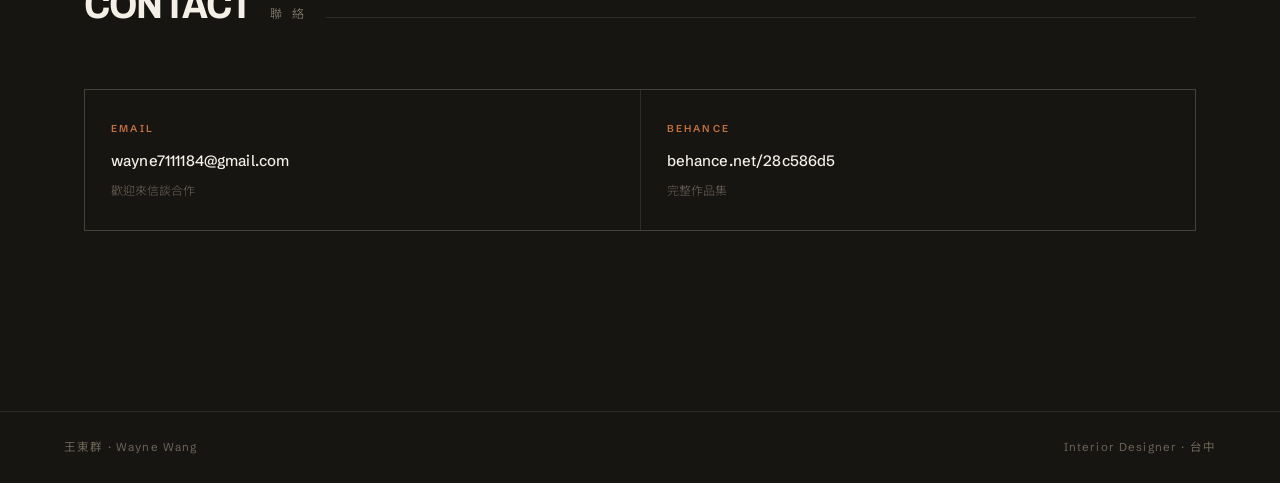
==== commit ec1742fb: "chore: 網站移除公司名稱，僅保留履歷工作經歷中的記載 Co-Authored-By: Claude Opus 5 <noreply@anthropic.com>" ====
--- a/index.html
+++ b/index.html
@@ -4,14 +4,14 @@
 <meta charset="UTF-8">
 <meta name="viewport" content="width=device-width, initial-scale=1.0">
 <title>王東群 Wayne Wang — 室內設計師</title>
-<meta name="description" content="王東群 Wayne Wang，室內設計師，現職阿曼室內裝修設計（台中）。住宅、別墅與商業空間設計，從現場丈量、平面規劃、3D 視覺到施工監管全流程參與。">
+<meta name="description" content="王東群 Wayne Wang，室內設計師。住宅、別墅與商業空間設計，從現場丈量、平面規劃、3D 視覺到施工監管全流程參與。">
 <meta name="author" content="王東群 Wayne Wang">
 <link rel="canonical" href="https://wayne7111184-create.github.io/">
 <link rel="icon" href="data:image/svg+xml,%3Csvg xmlns='http://www.w3.org/2000/svg' viewBox='0 0 32 32'%3E%3Crect width='32' height='32' fill='%23171512'/%3E%3Ctext x='16' y='23' font-family='Helvetica,Arial' font-size='19' font-weight='700' fill='%23C4703F' text-anchor='middle'%3EW%3C/text%3E%3C/svg%3E">
 <meta property="og:type" content="website">
 <meta property="og:url" content="https://wayne7111184-create.github.io/">
 <meta property="og:title" content="王東群 Wayne Wang — 室內設計師">
-<meta property="og:description" content="王東群 Wayne Wang，室內設計師，現職阿曼室內裝修設計（台中）。住宅、別墅與商業空間設計，從現場丈量、平面規劃、3D 視覺到施工監管全流程參與。">
+<meta property="og:description" content="王東群 Wayne Wang，室內設計師。住宅、別墅與商業空間設計，從現場丈量、平面規劃、3D 視覺到施工監管全流程參與。">
 <meta property="og:image" content="https://wayne7111184-create.github.io/uploads/work-03.jpg">
 <meta property="og:locale" content="zh_TW">
 <meta name="twitter:card" content="summary_large_image">
@@ -44,7 +44,7 @@
       是留白的勇氣，是讓空間替居住者呼吸的餘地。
     </p>
     <div class="hero-meta">
-      <div>NOW<b>阿曼室內裝修設計 · 台中</b></div>
+      <div>BASED IN<b>台中</b></div>
       <div>FOCUS<b>住宅 · 別墅 · 商業空間</b></div>
       <div>SINCE<b>2024</b></div>
     </div>
@@ -178,8 +178,8 @@
         </div>
         <div class="kv-grid">
           <div class="kv">
-            <div class="k">Current</div>
-            <div class="v">阿曼室內裝修設計有限公司<span class="s">室內設計師 · 台中</span></div>
+            <div class="k">Position</div>
+            <div class="v">室內設計師<span class="s">Interior Designer · 台中</span></div>
           </div>
           <div class="kv">
             <div class="k">Speciality</div>
@@ -310,7 +310,7 @@
 
 <footer>
   <div>王東群 · Wayne Wang</div>
-  <div>Interior Designer · 阿曼室內裝修設計</div>
+  <div>Interior Designer · 台中</div>
 </footer>
 
 <button class="print-btn" onclick="window.print()"><span class="pb-long">列印 / 存成 PDF</span><span class="pb-short">PDF</span></button>
--- a/assets/site.css
+++ b/assets/site.css
@@ -366,6 +366,7 @@
 /* 專案資訊 */
 .p-meta{ display:grid; grid-template-columns:repeat(auto-fit,minmax(150px,1fr)); gap:1px; background:var(--bd); border:1px solid var(--bd); }
 .p-meta > div{ background:var(--bg); padding:22px 20px; }
+.p-meta > div.wide{ grid-column:1/-1; }
 .p-meta .k{ font-size:9.5px; font-weight:600; letter-spacing:.22em; text-transform:uppercase; color:var(--ac); }
 .p-meta .v{ font-family:var(--zh); font-size:14px; font-weight:400; color:var(--t1); margin-top:9px; letter-spacing:.02em; line-height:1.6; }
 
@@ -426,3 +427,17 @@
   .g-item:nth-child(3n+1){ grid-column:span 2; }
   .p-nav, .p-back{ display:none; }
 }
+
+/* 圖說（projects.json 的 captions 有寫才會出現） */
+.g-cap{
+  font-family:var(--zh); font-weight:300; font-size:13px; letter-spacing:.12em;
+  color:var(--t3); padding:14px 4px 22px;
+}
+.g-cap::before{ content:''; display:inline-block; width:12px; height:1px; background:var(--ac);
+  vertical-align:middle; margin-right:10px; }
+@media screen and (max-width:640px){
+  .g-cap{ font-size:12.5px; padding:11px 2px 18px; }
+}
+@media print{
+  .g-cap{ font-size:8.5pt; padding:5px 0 0; color:var(--t3); }
+}
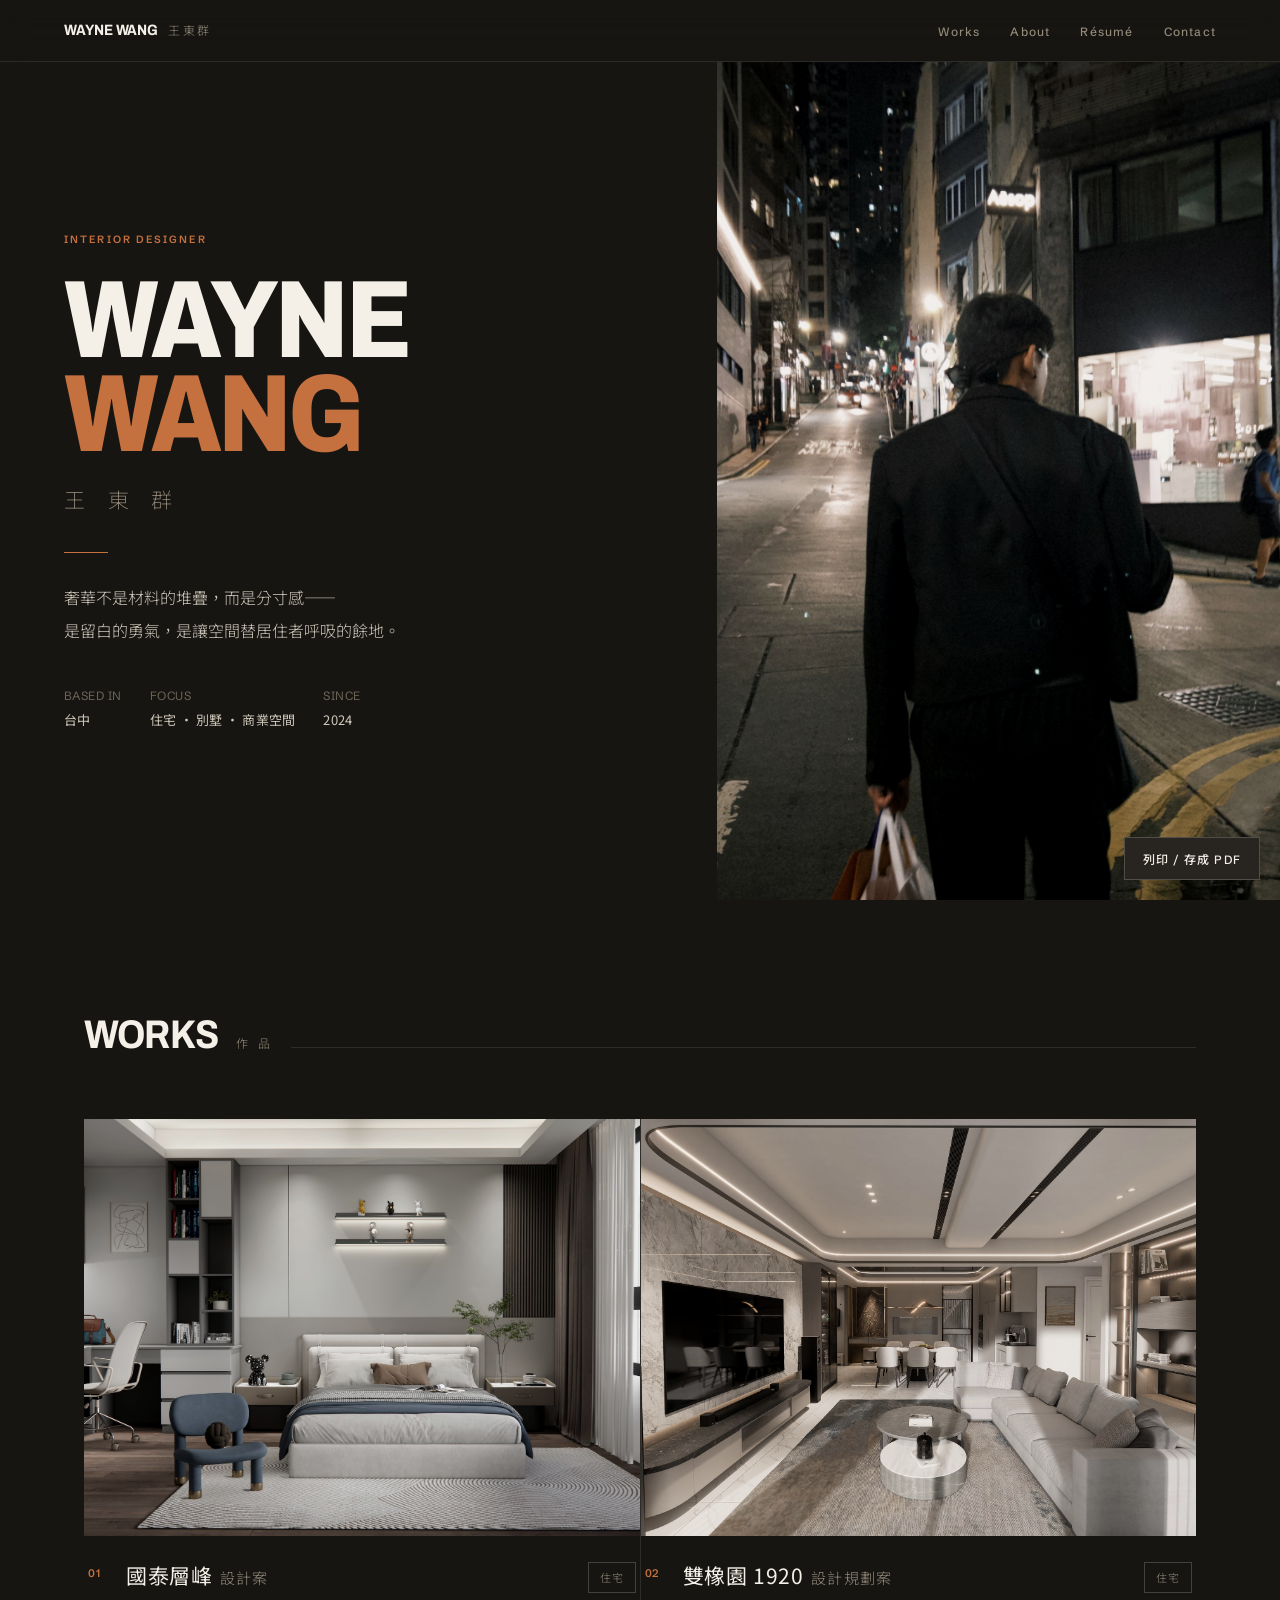
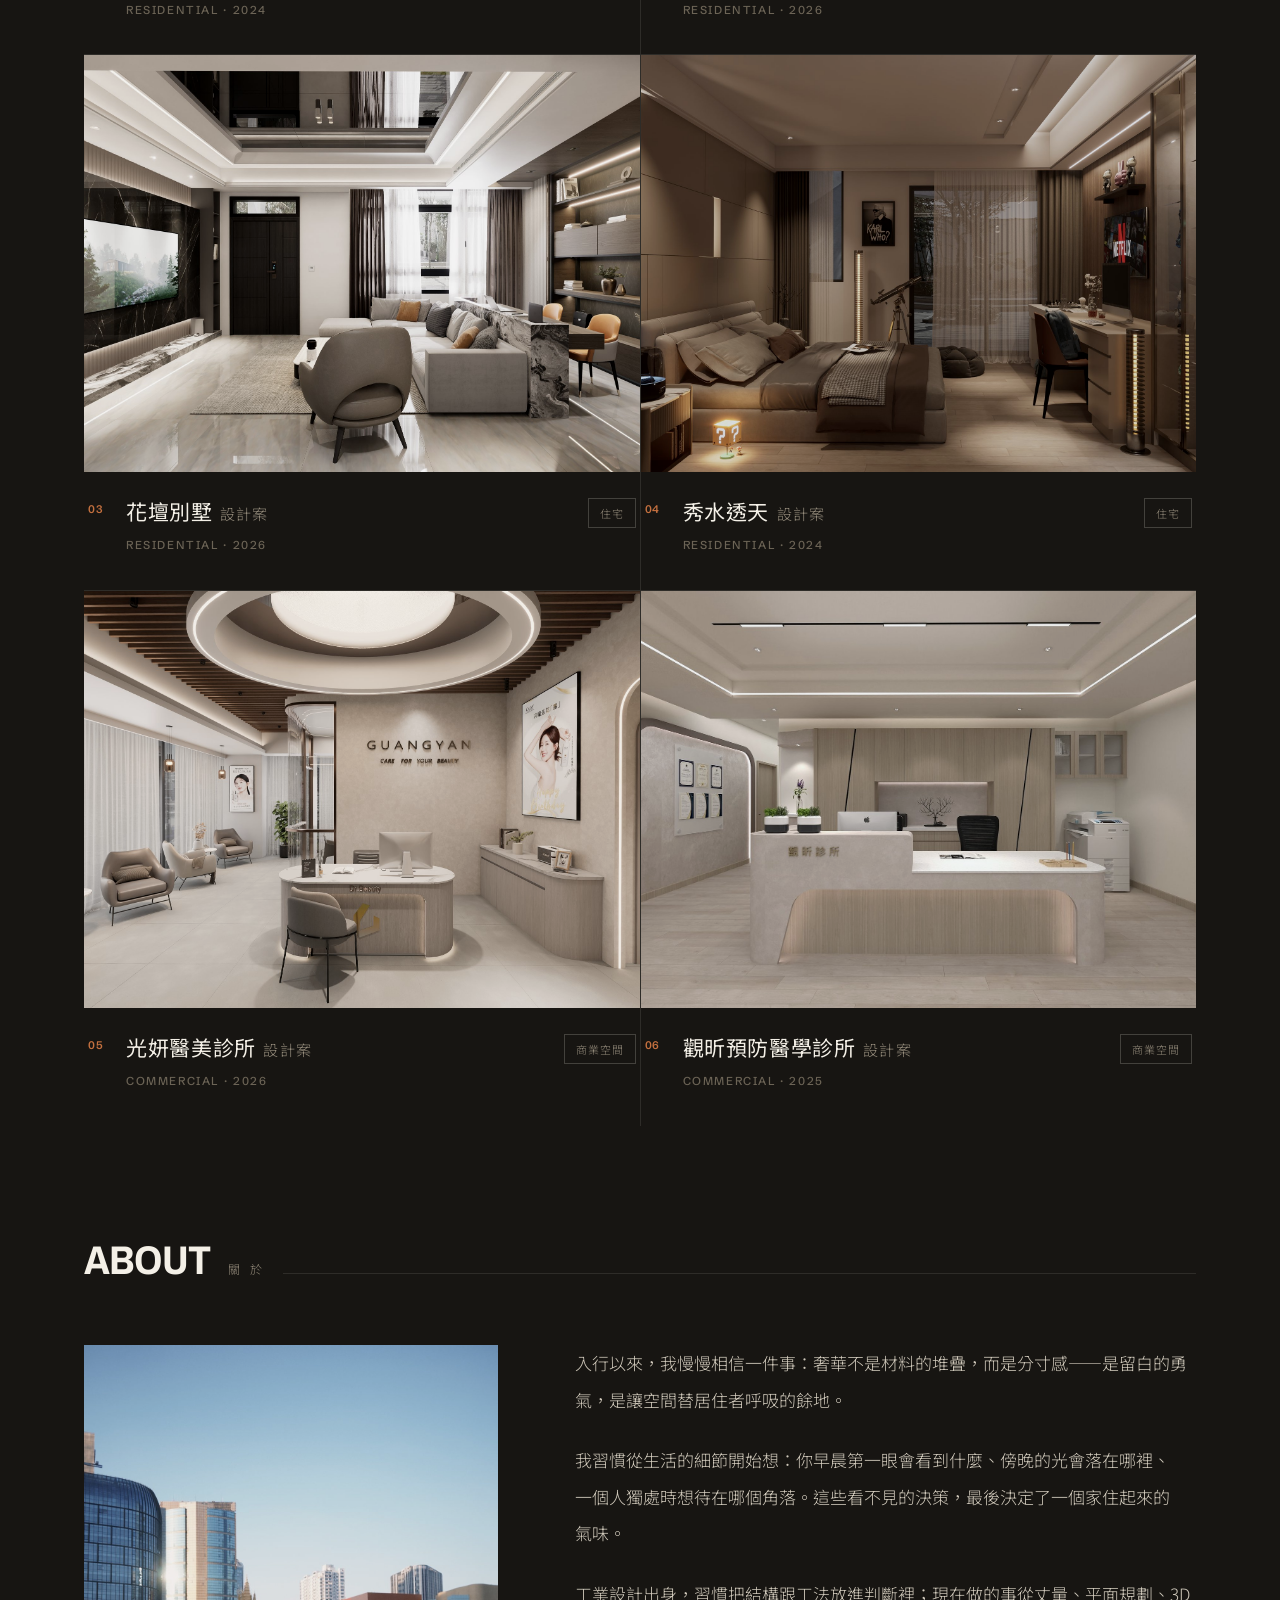
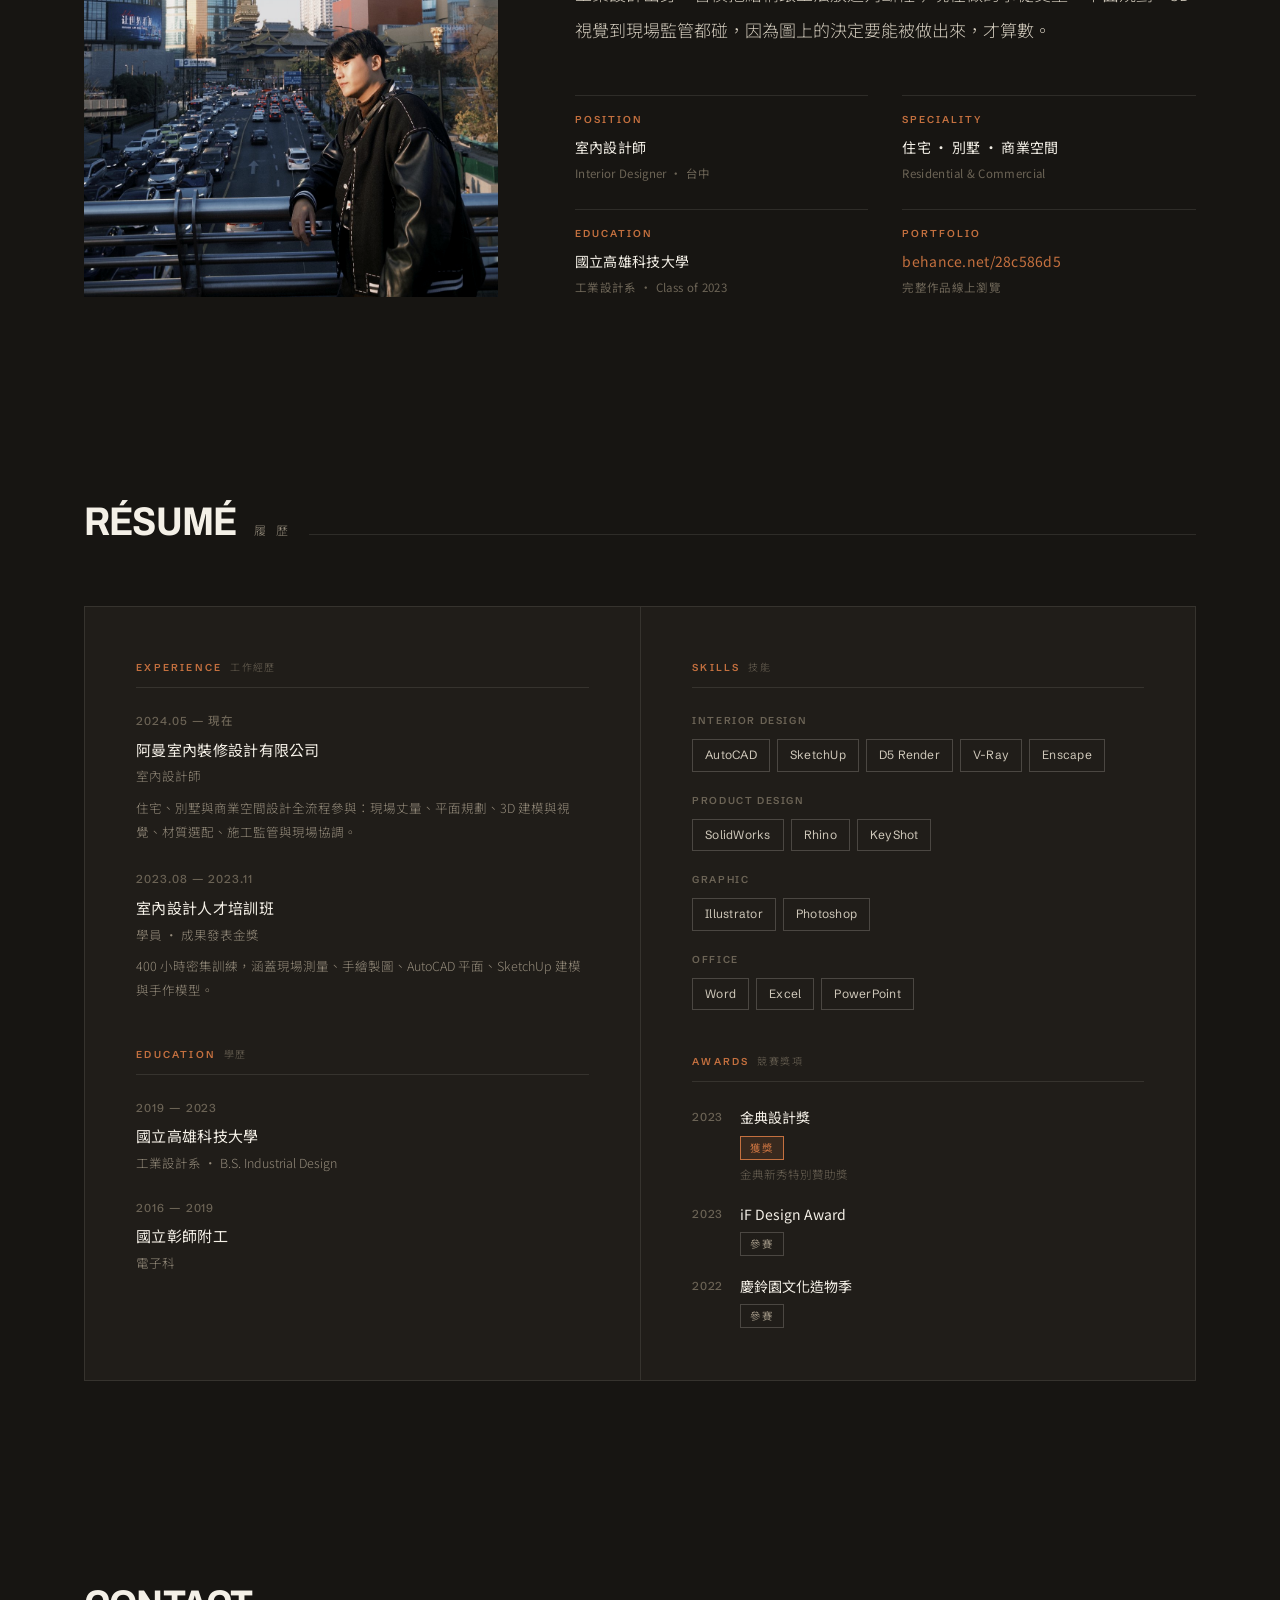
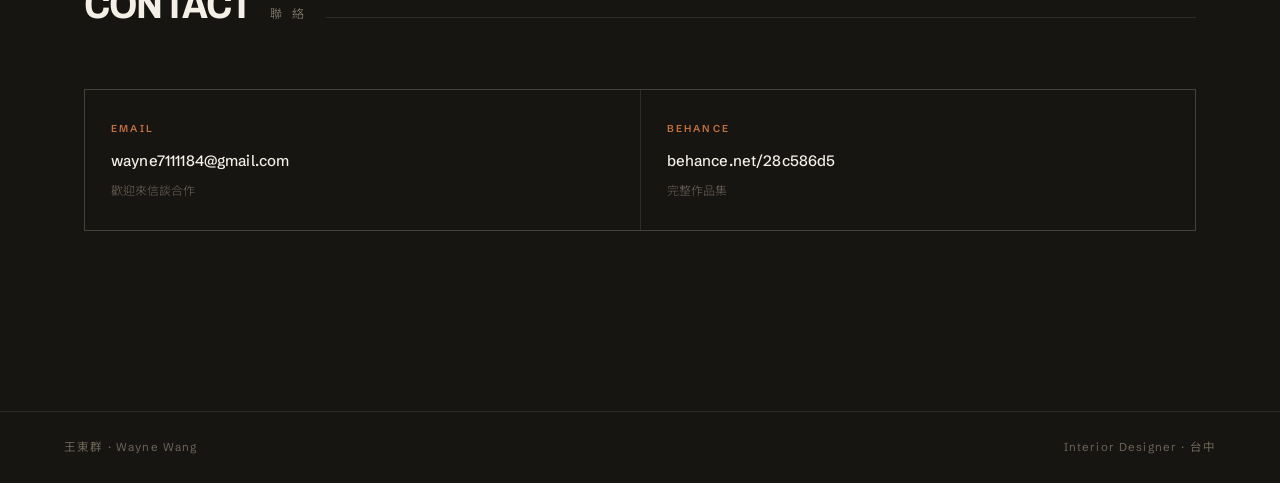
==== commit 645919e6: "feat: 分享預覽圖改用網站封面頁（1200x630） Co-Authored-By: Claude Opus 5 <noreply@anthropic.com>" ====
--- a/index.html
+++ b/index.html
@@ -12,7 +12,9 @@
 <meta property="og:url" content="https://wayne7111184-create.github.io/">
 <meta property="og:title" content="王東群 Wayne Wang — 室內設計師">
 <meta property="og:description" content="王東群 Wayne Wang，室內設計師。住宅、別墅與商業空間設計，從現場丈量、平面規劃、3D 視覺到施工監管全流程參與。">
-<meta property="og:image" content="https://wayne7111184-create.github.io/uploads/work-03.jpg">
+<meta property="og:image" content="https://wayne7111184-create.github.io/uploads/og-cover.jpg">
+<meta property="og:image:width" content="1200">
+<meta property="og:image:height" content="630">
 <meta property="og:locale" content="zh_TW">
 <meta name="twitter:card" content="summary_large_image">
 <link rel="preconnect" href="https://fonts.googleapis.com">
--- a/assets/site.css
+++ b/assets/site.css
@@ -441,3 +441,24 @@
 @media print{
   .g-cap{ font-size:8.5pt; padding:5px 0 0; color:var(--t3); }
 }
+
+/* 平面圖：完整顯示不裁切，白底與圖面本身的白融成一片 */
+.g-item.plan{ grid-column:1 / -1 !important; }          /* 平面圖一律佔滿整列 */
+.g-item.plan .slot{ background:#fff; aspect-ratio:auto !important; }
+.g-item.plan .slot img{ height:auto; object-fit:contain; filter:none; }
+.plan-zoom{ display:block; position:relative; text-decoration:none; }
+.zoom-tag{
+  position:absolute; right:14px; bottom:14px; z-index:3;
+  font-family:var(--zh); font-size:11.5px; font-weight:300; letter-spacing:.1em;
+  color:var(--t1); background:rgba(23,21,18,.72); padding:6px 12px;
+  backdrop-filter:blur(6px); -webkit-backdrop-filter:blur(6px); transition:background .25s;
+}
+@media (hover:hover){ .plan-zoom:hover .zoom-tag{ background:var(--ac); } }
+@media print{ .zoom-tag{ display:none; } }
+/* 最後一張若落單，補滿整列，右邊不開天窗 */
+.gallery .g-item:last-child:nth-child(3n+2){ grid-column:span 2; }
+.gallery .g-item:last-child:nth-child(3n+2) .slot{ aspect-ratio:16/9; }
+@media screen and (max-width:640px){
+  .gallery .g-item:last-child:nth-child(3n+2){ grid-column:auto; }
+  .gallery .g-item:last-child:nth-child(3n+2) .slot{ aspect-ratio:3/2; }
+}
